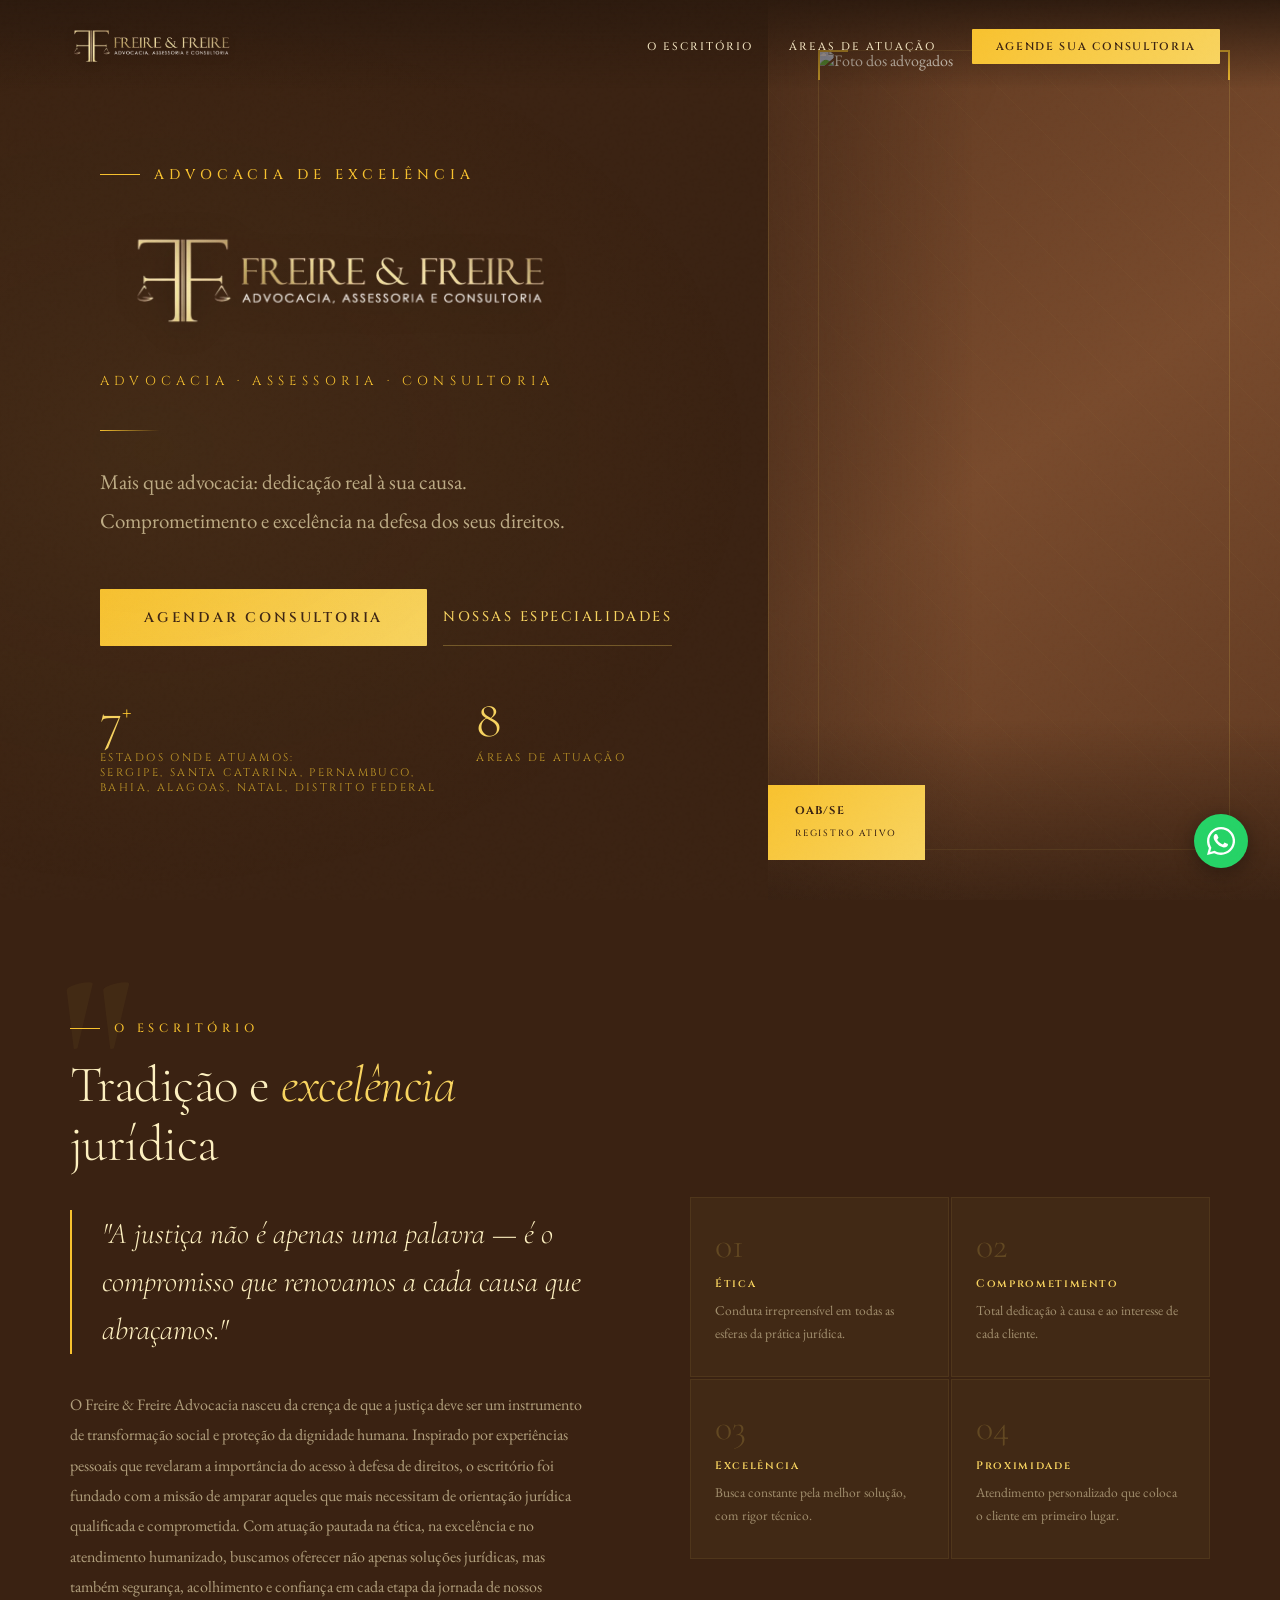
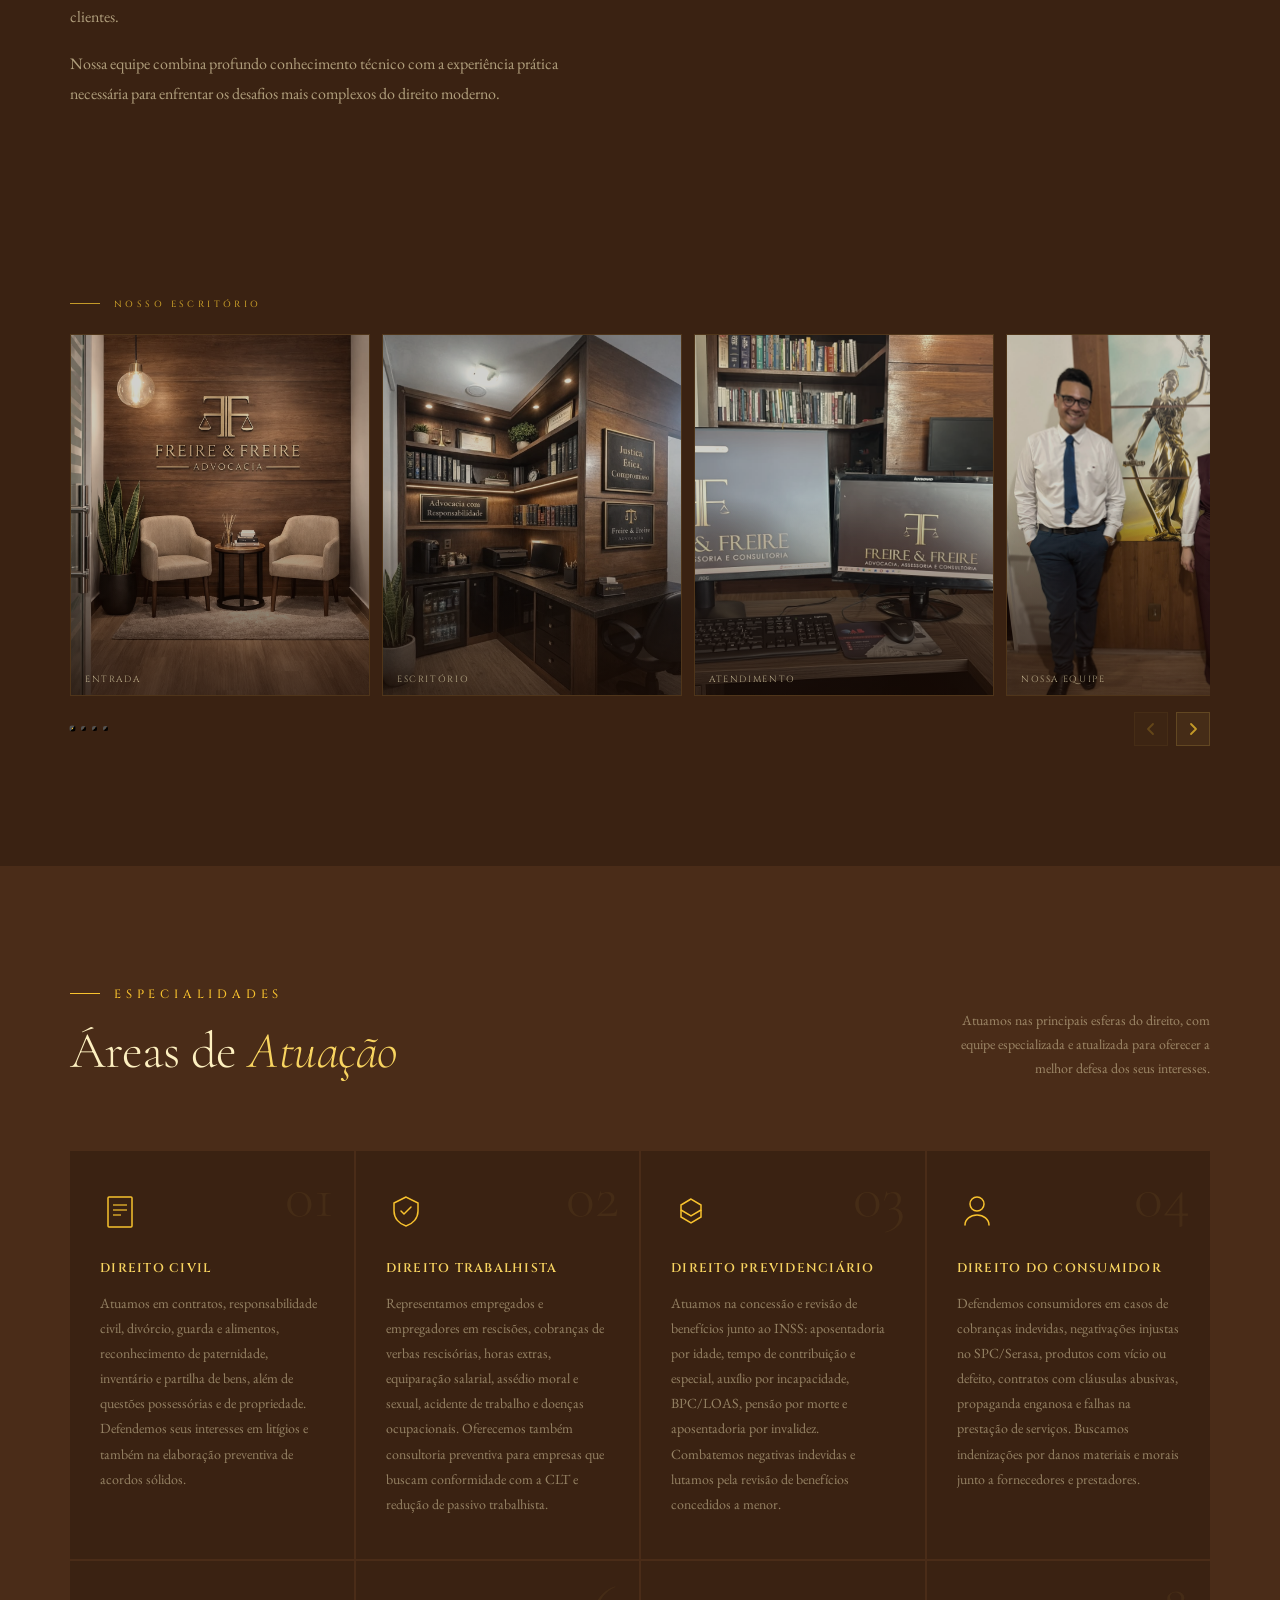
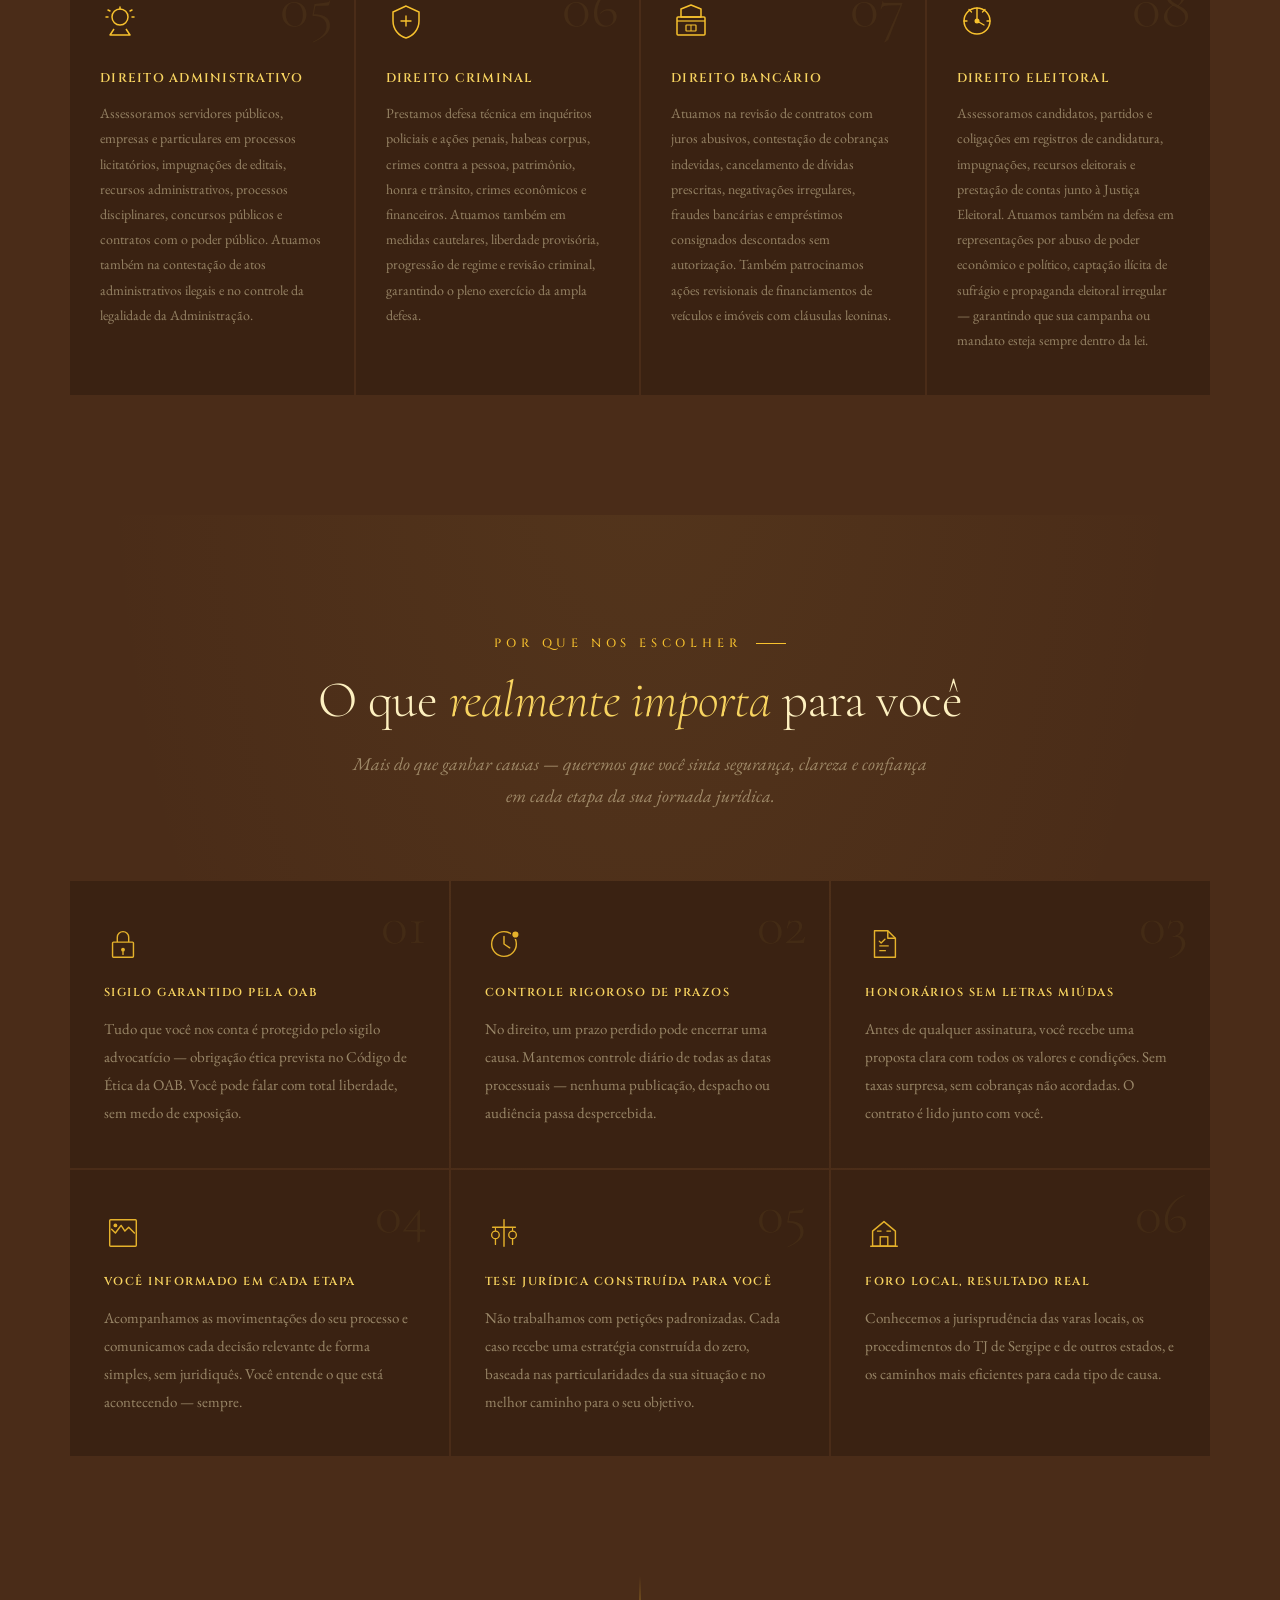
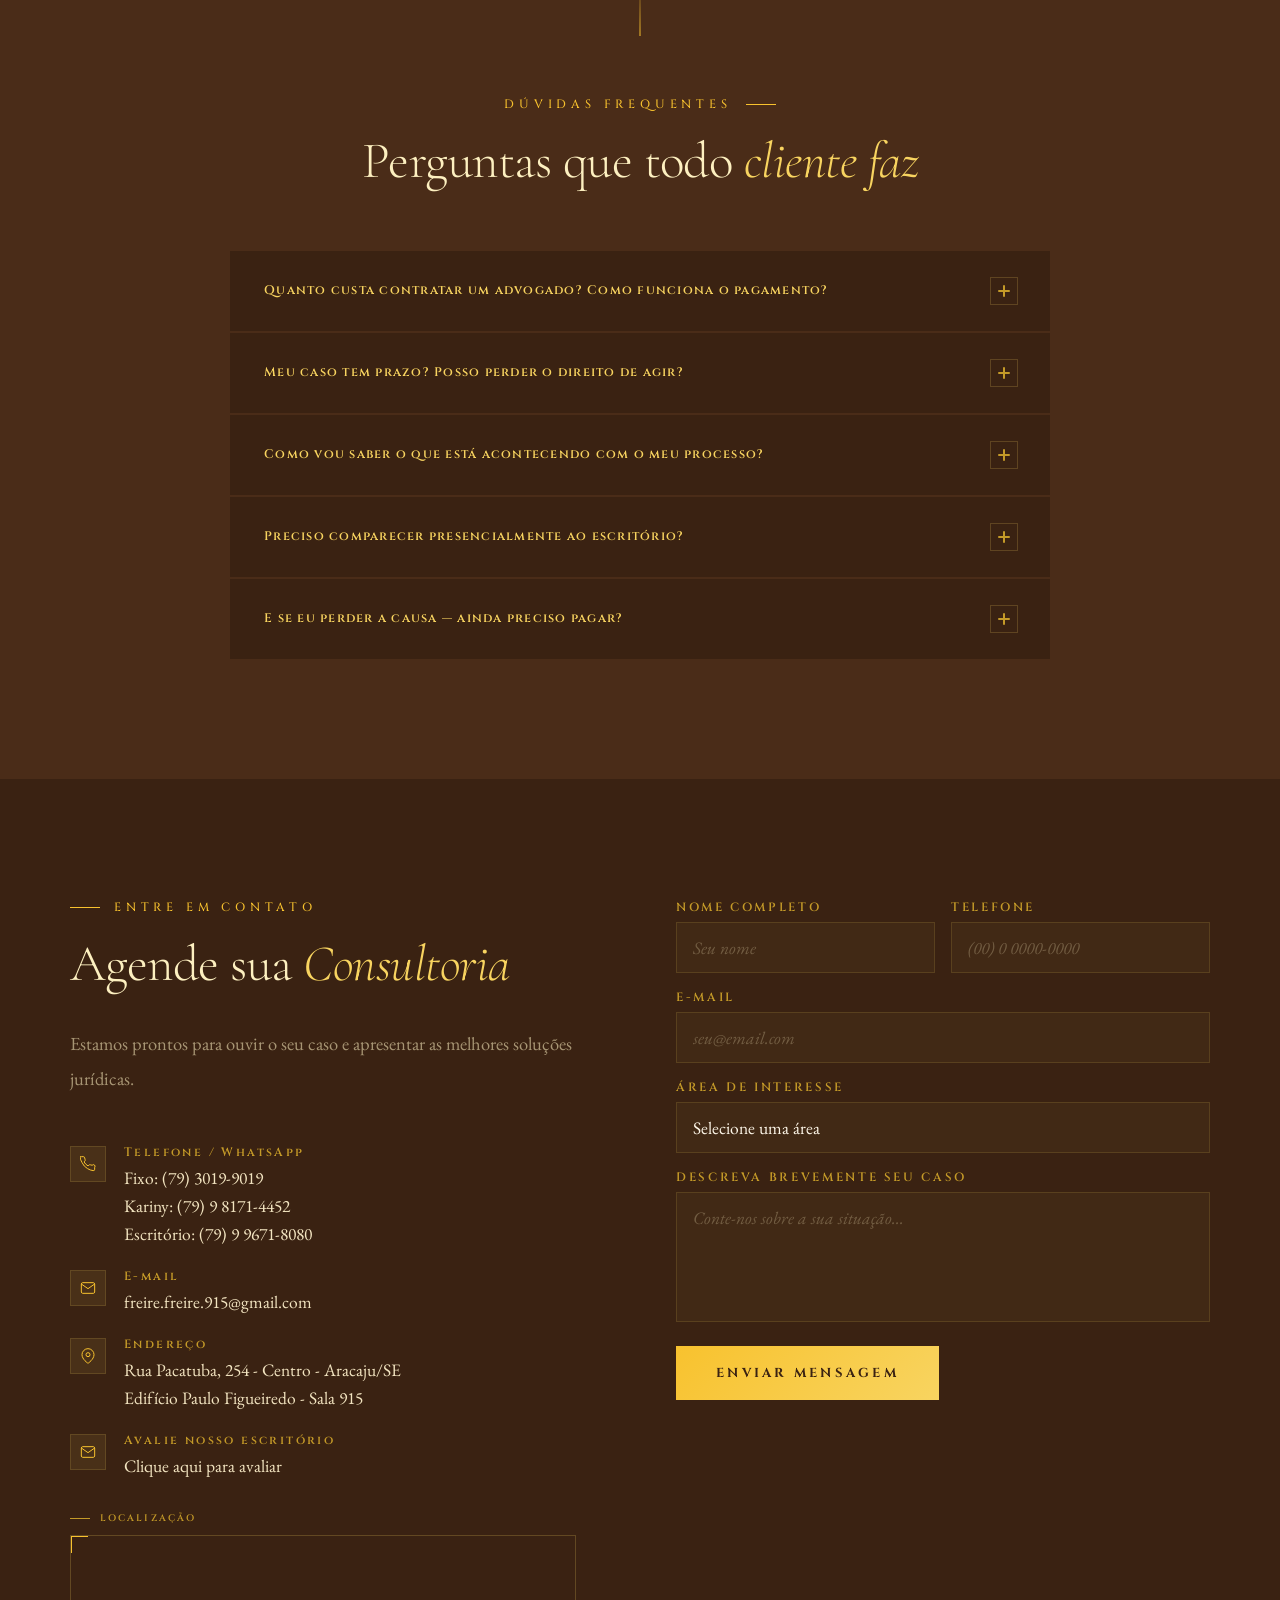
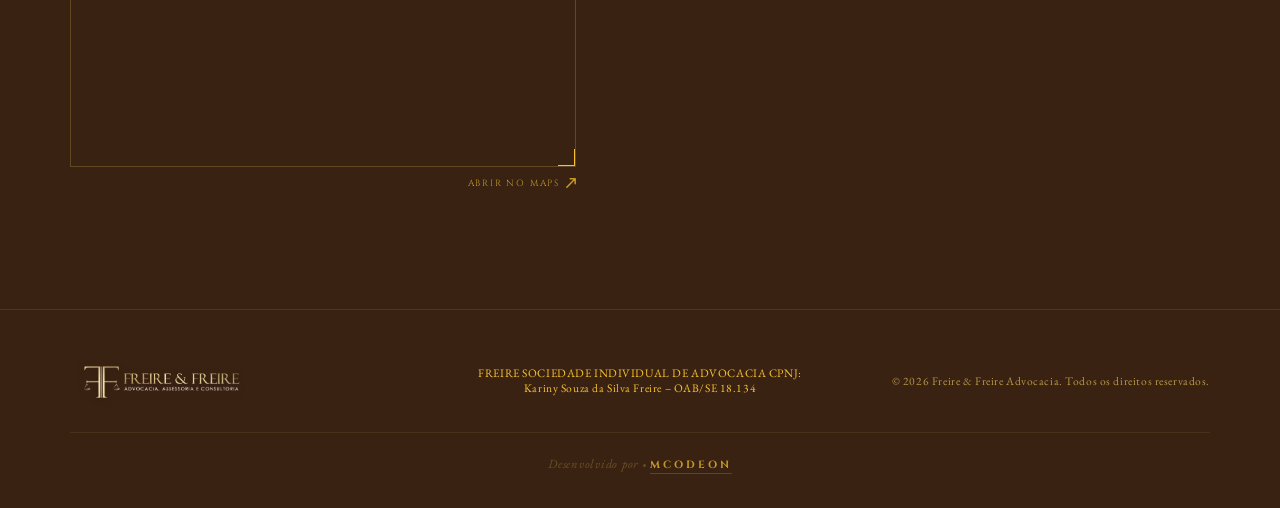
==== index (11).html @ 606dcb6d "edit pt3" ====
<!DOCTYPE html>
<html lang="pt-BR">
<head>
  <meta charset="UTF-8" />
  <meta name="viewport" content="width=device-width, initial-scale=1.0" />
  <title>Freire & Freire — Advocacia, Assessoria e Consultoria</title>
  <link rel="icon" type="image/png" href="assets/img/icon.png">
  <link href="https://fonts.googleapis.com/css2?family=Cormorant+Garamond:ital,wght@0,300;0,400;0,500;0,600;0,700;1,300;1,400;1,600&family=Cinzel:wght@400;500;600;700&family=EB+Garamond:ital,wght@0,400;0,500;1,400&display=swap" rel="stylesheet" />
  <style>
    *, *::before, *::after { margin: 0; padding: 0; box-sizing: border-box; }

    :root {
      --brown-deep:   #3A2212;
      --brown-dark:   #4A2C18;
      --brown-mid:    #5E3820;
      --brown-light:  #784A2C;
      --gold:         #f8c22e;
      --gold-light:   #F8D460;
      --gold-pale:    #FDF0C0;
      --gold-dim:     #C49A28;
      --cream:        #FDF6E8;
      --cream-dark:   #F2E4C0;
      --white:        #FDFAF3;
    }

    html { scroll-behavior: smooth; }

    body {
      font-family: 'EB Garamond', Georgia, serif;
      background: var(--brown-dark);
      color: var(--cream);
      overflow-x: hidden;
      cursor: default;
    }

    /* ─── SCROLLBAR ─── */
    ::-webkit-scrollbar { width: 6px; }
    ::-webkit-scrollbar-track { background: var(--brown-deep); }
    ::-webkit-scrollbar-thumb { background: var(--gold-dim); border-radius: 3px; }

    /* ─── NOISE TEXTURE OVERLAY ─── */
    body::before {
      content: '';
      position: fixed; inset: 0;
      background-image: url("data:image/svg+xml,%3Csvg viewBox='0 0 256 256' xmlns='http://www.w3.org/2000/svg'%3E%3Cfilter id='noise'%3E%3CfeTurbulence type='fractalNoise' baseFrequency='0.9' numOctaves='4' stitchTiles='stitch'/%3E%3C/filter%3E%3Crect width='100%25' height='100%25' filter='url(%23noise)' opacity='0.04'/%3E%3C/svg%3E");
      pointer-events: none; z-index: 9999; opacity: 0.4;
    }

    /* ─── NAV ─── */
    nav {
      position: fixed; top: 0; left: 0; right: 0; z-index: 100;
      display: flex; align-items: center; justify-content: space-between;
      padding: 20px 60px;
      background: linear-gradient(to bottom, rgba(44,26,14,0.97) 0%, rgba(44,26,14,0.0) 100%);
      transition: background 0.4s ease, padding 0.4s ease;
    }
    nav.scrolled {
      background: rgba(44,26,14,0.97);
      -webkit-backdrop-filter: blur(12px);
      backdrop-filter: blur(12px);
      border-bottom: 1px solid rgba(201,168,76,0.18);
      padding: 14px 60px;
    }
    .nav-logo {
      display: flex; align-items: center; gap: 12px; text-decoration: none;
    }
    .logonav {
      height: 48px;
      width: auto;
      object-fit: contain;
      display: block;
      filter: drop-shadow(0 2px 4px rgba(0,0,0,0.25));
      transition: transform 0.3s ease, filter 0.3s ease;
    }
    .nav-logo:hover .logonav {
      transform: scale(1.04);
      filter: drop-shadow(0 2px 8px rgba(201,168,76,0.25));
    }
    .nav-links {
      display: flex; gap: 36px; list-style: none; align-items: center;
    }
    .nav-links a {
      font-family: 'Cinzel', serif; font-size: 11px; font-weight: 500;
      letter-spacing: 0.18em; text-transform: uppercase;
      color: var(--cream-dark); text-decoration: none;
      transition: color 0.25s ease;
      position: relative; padding-bottom: 3px;
    }
    .nav-links a::after {
      content: ''; position: absolute; bottom: 0; left: 0;
      width: 0; height: 1px; background: var(--gold);
      transition: width 0.3s ease;
    }
    .nav-links a:hover { color: var(--gold-light); }
    .nav-links a:hover::after { width: 100%; }
    .nav-cta {
      font-family: 'Cinzel', serif !important; font-size: 11px !important;
      font-weight: 600 !important; letter-spacing: 0.15em !important;
      color: var(--brown-deep) !important;
      background: linear-gradient(135deg, var(--gold) 0%, var(--gold-light) 100%);
      padding: 10px 24px !important; border-radius: 1px !important;
      transition: opacity 0.25s ease !important;
    }
    .nav-cta::after { display: none !important; }
    .nav-cta:hover { opacity: 0.88 !important; color: var(--brown-deep) !important; }

    /* ─── HERO ─── */
    .hero {
      min-height: 100vh;
      display: grid;
      grid-template-columns: 1.2fr 0.8fr;
      position: relative;
      overflow: hidden;
    }

    /* Left decorative vertical line */
    .hero::before {
      content: '';
      position: absolute; left: 60%; top: 0; bottom: 0;
      width: 1px;
      background: linear-gradient(to bottom, transparent, rgba(201,168,76,0.4) 30%, rgba(201,168,76,0.4) 70%, transparent);
      z-index: 2;
    }

    .hero-left {
      display: flex; flex-direction: column; justify-content: center;
      padding: 140px 80px 80px 100px;
      background: var(--brown-deep);
      position: relative;
    }
    .hero-left::after {
      content: '';
      position: absolute; inset: 0;
      background: radial-gradient(ellipse at 20% 50%, rgba(201,168,76,0.06) 0%, transparent 70%);
      pointer-events: none;
    }

    .hero-eyebrow {
      font-family: 'Cinzel', serif; font-size: 14px; font-weight: 500;
      letter-spacing: 0.35em; color: var(--gold);
      text-transform: uppercase; margin-bottom: 28px;
      display: flex; align-items: center; gap: 14px;
    }
    .hero-eyebrow::before {
      content: ''; display: block; width: 40px; height: 1px;
      background: var(--gold);
    }

    .logohero {
      max-width: 480px;
      width: 100%;
      height: auto;
      margin-bottom: 20px;
      filter: drop-shadow(0 4px 15px rgba(0,0,0,0.3));
      display: block;
      animation: fadeUp 0.8s ease 0.3s both;
    }

    .hero-subtitle {
      font-family: 'Cinzel', serif; font-size: 13px;
      letter-spacing: 0.4em; color: var(--gold);
      margin-top: 14px; margin-bottom: 40px;
    }

    .hero-divider {
      width: 60px; height: 1px;
      background: linear-gradient(to right, var(--gold), transparent);
      margin-bottom: 32px;
    }

    .hero-desc {
      font-size: 21px; line-height: 1.85;
      color: rgba(240,226,182,0.72);
      font-weight: 400; max-width: 520px;
      margin-bottom: 48px;
    }

    .hero-actions {
      display: flex; gap: 16px; align-items: center;
    }
    .btn-primary {
      font-family: 'Cinzel', serif; font-size: 14px;
      font-weight: 600; letter-spacing: 0.2em;
      text-transform: uppercase; text-decoration: none;
      background: linear-gradient(135deg, var(--gold) 0%, var(--gold-light) 100%);
      color: var(--brown-deep);
      padding: 19px 44px; border-radius: 1px;
      transition: all 0.3s ease; display: inline-block;
      border: none; cursor: pointer;
      position: relative; overflow: hidden;
    }
    .btn-primary::after {
      content: ''; position: absolute; inset: 0;
      background: rgba(255,255,255,0);
      transition: background 0.3s ease;
    }
    .btn-primary:hover::after { background: rgba(255,255,255,0.08); }
    .btn-secondary {
      font-family: 'Cinzel', serif; font-size: 14px;
      font-weight: 500; letter-spacing: 0.18em;
      text-transform: uppercase; text-decoration: none;
      color: var(--gold-light);
      padding: 19px 0;
      border-bottom: 1px solid rgba(201,168,76,0.4);
      transition: color 0.3s, border-color 0.3s;
    }
    .btn-secondary:hover { color: var(--gold); border-color: var(--gold); }

    /* Stats row */
    .hero-stats {
      margin-top: 48px;
      display: flex; gap: 40px;
    }
    .stat-num {
      font-family: 'Cormorant Garamond', serif;
      font-size: 52px; font-weight: 300;
      color: var(--gold-light); line-height: 1;
    }
    .stat-num sup {
      font-size: 24px; color: var(--gold);
    }
    .stat-label {
      font-family: 'Cinzel', serif; font-size: 11px;
      letter-spacing: 0.22em; color: var(--gold-dim);
      text-transform: uppercase; margin-top: 4px;
    }

    /* Hero right — photo container */
    .hero-right {
      position: relative; overflow: hidden;
      background: var(--brown-mid);
    }
    .hero-photo-placeholder {
      position: absolute; inset: 0;
      display: flex;
      justify-content: center;
      background: linear-gradient(145deg, var(--brown-mid) 0%, var(--brown-light) 50%, var(--brown-mid) 100%);
    }
    .hero-photo-placeholder::before {
      content: '';
      position: absolute; inset: 0;
      background:
        repeating-linear-gradient(
          45deg,
          transparent,
          transparent 40px,
          rgba(201,168,76,0.03) 40px,
          rgba(201,168,76,0.03) 41px
        );
      z-index: 1;
    }
    /* Elegant frame */
    .photo-frame {
      position: absolute;
      top: 50px; left: 50px; right: 50px; bottom: 50px;
      border: 1px solid rgba(201,168,76,0.25);
      pointer-events: none;
      z-index: 3; /* Render borders on top or bottom nicely */
    }
    .photo-frame::before, .photo-frame::after {
      content: '';
      position: absolute;
      width: 30px; height: 30px;
    }
    .photo-frame::before {
      top: -1px; left: -1px;
      border-top: 2px solid var(--gold);
      border-left: 2px solid var(--gold);
    }
    .photo-frame::after {
      bottom: -1px; right: -1px;
      border-bottom: 2px solid var(--gold);
      border-right: 2px solid var(--gold);
    }
    .photo-frame-corner-tr, .photo-frame-corner-bl {
      position: absolute;
      width: 30px; height: 30px;
    }
    .photo-frame-corner-tr {
      top: -1px; right: -1px;
      border-top: 2px solid var(--gold);
      border-right: 2px solid var(--gold);
    }
    .photo-frame-corner-bl {
      bottom: -1px; left: -1px;
      border-bottom: 2px solid var(--gold);
      border-left: 2px solid var(--gold);
    }

    #advfoto {
      position: absolute;
      top: 50px;
      bottom: 50px;
      left: 50px;
      right: 50px;
      width: calc(100% - 100px);
      height: calc(100% - 100px);
      object-fit: contain;
      object-position: bottom center;
      z-index: 2;
      filter: drop-shadow(0 10px 30px rgba(0, 0, 0, 0.5));
      -webkit-mask-image: linear-gradient(to bottom, black 85%, transparent 100%);
      mask-image: linear-gradient(to bottom, black 85%, transparent 100%);
      transition: transform 0.6s cubic-bezier(0.16, 1, 0.3, 1), filter 0.6s ease;
    }
    .hero-right:hover #advfoto {
      transform: scale(1.02);
      filter: drop-shadow(0 15px 40px rgba(0, 0, 0, 0.6)) brightness(1.03);
    }

    /* Gradient overlay on photo */
    .hero-right-overlay {
      position: absolute; inset: 0;
      background: linear-gradient(to right, rgba(44,26,14,0.4) 0%, transparent 40%),
                  linear-gradient(to top, rgba(44,26,14,0.7) 0%, transparent 20%);
      pointer-events: none;
      z-index: 3;
    }

    /* Gold badge */
    .hero-badge {
      position: absolute; bottom: 40px; left: -1px;
      background: linear-gradient(135deg, var(--gold) 0%, var(--gold-light) 100%);
      color: var(--brown-deep); padding: 18px 28px;
      font-family: 'Cinzel', serif;
      z-index: 4;
    }
    .hero-badge-year {
      font-size: 11px; font-weight: 700; letter-spacing: 0.1em;
      display: block; margin-bottom: 2px;
    }
    .hero-badge-text {
      font-size: 9px; letter-spacing: 0.2em; font-weight: 500;
      text-transform: uppercase;
    }

    /* ─── SECTION COMMONS ─── */
    section { position: relative; overflow: hidden; }
    .section-label {
      font-family: 'Cinzel', serif; font-size: 12px; font-weight: 500;
      letter-spacing: 0.4em; color: var(--gold);
      text-transform: uppercase;
      display: flex; align-items: center; gap: 14px;
      margin-bottom: 20px;
    }
    .section-label::before {
      content: ''; display: block; width: 30px; height: 1px;
      background: var(--gold);
    }
    .section-heading {
      font-family: 'Cormorant Garamond', serif;
      font-size: clamp(34px, 4vw, 54px);
      font-weight: 300; line-height: 1.15;
      color: var(--gold-pale);
      letter-spacing: -0.01em;
    }
    .section-heading em {
      font-style: italic; color: var(--gold-light);
    }

    /* ─── ABOUT / PHILOSOPHY ─── */
    .about {
      background: var(--brown-deep);
      padding: 120px 70px;
      display: grid; grid-template-columns: 1fr 1fr;
      gap: 100px; align-items: center;
    }
    .about::before {
      content: '"';
      position: absolute; top: 40px; left: 60px;
      font-family: 'Cormorant Garamond', serif;
      font-size: 240px; font-weight: 700; line-height: 1;
      color: rgba(201,168,76,0.06); pointer-events: none;
      z-index: 0;
    }
    .about-left { position: relative; z-index: 1; }
    .about-quote {
      font-family: 'Cormorant Garamond', serif;
      font-size: clamp(20px, 2.5vw, 30px);
      font-style: italic; font-weight: 300;
      line-height: 1.6; color: var(--gold-pale);
      border-left: 2px solid var(--gold);
      padding-left: 30px; margin: 36px 0;
    }
    .about-text {
      font-size: 16px; line-height: 1.9;
      color: rgba(240,226,182,0.65); margin-bottom: 16px;
    }
    .about-right { position: relative; z-index: 1; }
    .about-values {
      display: grid; grid-template-columns: 1fr 1fr;
      gap: 2px; margin-top: 10px;
    }
    .value-card {
      background: rgba(201,168,76,0.05);
      border: 1px solid rgba(201,168,76,0.1);
      padding: 30px 24px;
      transition: border-color 0.3s, background 0.3s;
      position: relative; overflow: hidden;
    }
    .value-card::before {
      content: '';
      position: absolute; top: 0; left: 0; right: 0;
      height: 2px;
      background: linear-gradient(to right, var(--gold), transparent);
      opacity: 0; transition: opacity 0.3s;
    }
    .value-card:hover {
      border-color: rgba(201,168,76,0.3);
      background: rgba(201,168,76,0.09);
    }
    .value-card:hover::before { opacity: 1; }
    .value-num {
      font-family: 'Cormorant Garamond', serif;
      font-size: 36px; font-weight: 300;
      color: rgba(201,168,76,0.25); line-height: 1;
      margin-bottom: 12px;
    }

    /* ─── CARROSSEL DE FOTOS ─── */
    .about-carousel-wrap {
      grid-column: 1 / -1;
      margin-top: 72px;
      position: relative; z-index: 1;
    }
    .about-carousel-label {
      font-family: 'Cinzel', serif; font-size: 9px;
      font-weight: 500; letter-spacing: 0.38em;
      color: var(--gold-dim); text-transform: uppercase;
      display: flex; align-items: center; gap: 14px;
      margin-bottom: 24px;
    }
    .about-carousel-label::before {
      content: ''; display: block; width: 30px; height: 1px; background: var(--gold-dim);
    }
    .carousel-viewport {
      overflow: hidden; position: relative;
    }
    .carousel-track {
      display: flex; gap: 12px;
      transition: transform 0.5s cubic-bezier(0.25, 0.46, 0.45, 0.94);
      will-change: transform;
    }
    .carousel-card {
      flex: 0 0 300px;
      position: relative; overflow: hidden;
      border: 1px solid rgba(201,168,76,0.15);
    }
    .carousel-card::after {
      content: '';
      position: absolute; inset: 0;
      background: linear-gradient(to top, rgba(28,12,4,0.65) 0%, transparent 55%);
      pointer-events: none;
    }
    .carousel-card img {
      display: block; width: 100%; height: 360px;
      object-fit: cover;
      filter: sepia(20%) brightness(0.82) saturate(0.85);
      transition: transform 0.5s ease, filter 0.4s ease;
    }
    .carousel-card:hover img {
      transform: scale(1.06);
      filter: sepia(8%) brightness(0.92) saturate(1);
    }
    .carousel-card-caption {
      position: absolute; bottom: 0; left: 0; right: 0;
      z-index: 1; padding: 10px 14px;
      font-family: 'Cinzel', serif; font-size: 9px;
      letter-spacing: 0.18em; color: rgba(240,226,182,0.7);
      text-transform: uppercase;
    }
    .carousel-controls {
      display: flex; align-items: center; justify-content: flex-end;
      gap: 8px; margin-top: 16px;
    }
    .carousel-btn {
      width: 34px; height: 34px;
      background: rgba(201,168,76,0.08);
      border: 1px solid rgba(201,168,76,0.22);
      color: var(--gold-dim); cursor: pointer;
      display: flex; align-items: center; justify-content: center;
      transition: background 0.25s, border-color 0.25s, color 0.25s;
    }
    .carousel-btn:hover {
      background: rgba(201,168,76,0.18);
      border-color: rgba(201,168,76,0.5);
      color: var(--gold-light);
    }
    .carousel-btn:disabled {
      opacity: 0.3; cursor: default; pointer-events: none;
    }
    .carousel-btn svg { width: 14px; height: 14px; }
    .carousel-dots {
      display: flex; gap: 6px; align-items: center; margin-right: auto;
    }
    .carousel-dot {
      width: 5px; height: 5px; border-radius: 50%;
      background: rgba(201,168,76,0.2); cursor: pointer;
      transition: background 0.3s, transform 0.3s;
    }
    .carousel-dot.active {
      background: var(--gold); transform: scale(1.3);
    }
    .value-title {
      font-family: 'Cinzel', serif; font-size: 11px;
      font-weight: 600; letter-spacing: 0.15em;
      color: var(--gold-light); margin-bottom: 8px;
    }
    .value-text {
      font-size: 13.5px; line-height: 1.75;
      color: rgba(240,226,182,0.55);
    }

    /* ─── AREAS DE ATUAÇÃO ─── */
    .areas {
      background: var(--brown-dark);
      padding: 120px 70px;
    }
    .areas-header {
      display: flex; justify-content: space-between;
      align-items: flex-end; margin-bottom: 70px;
    }
    .areas-header-left { max-width: 500px; }
    .areas-header-right {
      font-size: 14px; color: rgba(240,226,182,0.5);
      max-width: 280px; text-align: right; line-height: 1.7;
    }
    .areas-grid {
      display: grid;
      grid-template-columns: repeat(4, 1fr);
      gap: 2px;
    }
    .area-card {
      background: var(--brown-deep);
      padding: 40px 30px;
      position: relative; overflow: hidden;
      transition: transform 0.3s ease;
      cursor: default;
      border-bottom: 2px solid transparent;
      transition: border-color 0.3s, background 0.3s;
    }
    .area-card:hover {
      border-bottom-color: var(--gold);
      background: rgba(44,26,14,0.9);
    }
    .area-card-num {
      font-family: 'Cormorant Garamond', serif;
      font-size: 60px; font-weight: 300;
      color: rgba(201,168,76,0.08); line-height: 1;
      position: absolute; top: 16px; right: 20px;
    }
    .area-icon {
      width: 40px; height: 40px; margin-bottom: 24px;
      color: var(--gold);
    }
    .area-title {
      font-family: 'Cinzel', serif; font-size: 12.5px;
      font-weight: 600; letter-spacing: 0.1em;
      color: var(--gold-light); margin-bottom: 14px;
      text-transform: uppercase;
    }
    .area-text {
      font-size: 14px; line-height: 1.8;
      color: rgba(240,226,182,0.5);
    }

    /* ─── DIFERENCIAIS ─── */
    .diferenciais {
      background: var(--brown-dark);
      padding: 120px 70px;
      position: relative; overflow: hidden;
    }
    .diferenciais::before {
      content: '';
      position: absolute; inset: 0;
      background: radial-gradient(ellipse at 50% -10%, rgba(201,168,76,0.07) 0%, transparent 60%);
      pointer-events: none;
    }
    .diferenciais-header {
      text-align: center;
      margin-bottom: 68px;
      position: relative; z-index: 1;
    }
    .diferenciais-header .section-label {
      justify-content: center;
    }
    .diferenciais-header .section-label::before { display: none; }
    .diferenciais-header .section-label::after {
      content: ''; display: block; width: 30px; height: 1px;
      background: var(--gold);
    }
    .diferenciais-sub {
      font-family: 'EB Garamond', serif;
      font-size: 18px; line-height: 1.8; font-style: italic;
      color: rgba(240,226,182,0.5);
      max-width: 580px; margin: 18px auto 0;
    }
    .diff-grid {
      display: grid;
      grid-template-columns: repeat(3, 1fr);
      gap: 2px;
      position: relative; z-index: 1;
    }
    .diff-card {
      background: var(--brown-deep);
      padding: 44px 34px 40px;
      position: relative; overflow: hidden;
      transition: background 0.3s ease;
      cursor: default;
    }
    .diff-card::before {
      content: '';
      position: absolute; top: 0; left: 0; right: 0;
      height: 2px;
      background: linear-gradient(to right, var(--gold), rgba(201,168,76,0.2));
      opacity: 0; transition: opacity 0.35s ease;
    }
    .diff-card:hover { background: rgba(38,20,8,0.9); }
    .diff-card:hover::before { opacity: 1; }
    .diff-card-num {
      position: absolute; top: 16px; right: 22px;
      font-family: 'Cormorant Garamond', serif;
      font-size: 56px; font-weight: 300; line-height: 1;
      color: rgba(201,168,76,0.07);
    }
    .diff-card-icon {
      width: 38px; height: 38px;
      color: var(--gold); margin-bottom: 22px;
      display: block; opacity: 0.9;
    }
    .diff-card-title {
      font-family: 'Cinzel', serif;
      font-size: 11.5px; font-weight: 600;
      letter-spacing: 0.13em; text-transform: uppercase;
      color: var(--gold-light); margin-bottom: 14px;
      line-height: 1.4;
    }
    .diff-card-text {
      font-size: 15px; line-height: 1.88;
      color: rgba(240,226,182,0.52);
    }

    /* ─── TESTIMONIAL ─── */
    /* ─── FAQ ─── */
    .faq-section {
      background: var(--brown-dark);
      padding: 120px 70px;
      position: relative;
    }
    .faq-section::before {
      content: '';
      position: absolute; top: 0; left: 50%;
      transform: translateX(-50%);
      width: 1px; height: 60px;
      background: linear-gradient(to bottom, transparent, var(--gold));
    }
    .faq-inner {
      max-width: 820px; margin: 0 auto;
    }
    .faq-header {
      text-align: center; margin-bottom: 60px;
    }
    .faq-header .section-label { justify-content: center; }
    .faq-header .section-label::before { display: none; }
    .faq-header .section-label::after {
      content: ''; display: block; width: 30px; height: 1px; background: var(--gold);
    }
    .faq-list { display: flex; flex-direction: column; gap: 2px; }
    .faq-item {
      background: var(--brown-deep);
      border-left: 2px solid transparent;
      transition: border-color 0.3s ease;
      overflow: hidden;
    }
    .faq-item.open {
      border-left-color: var(--gold);
    }
    .faq-question {
      display: flex; align-items: center; justify-content: space-between;
      gap: 24px; padding: 26px 32px;
      cursor: pointer; -webkit-user-select: none; user-select: none;
      list-style: none;
    }
    .faq-question::-webkit-details-marker { display: none; }
    .faq-question-text {
      font-family: 'Cinzel', serif;
      font-size: 12.5px; font-weight: 600;
      letter-spacing: 0.1em; line-height: 1.5;
      color: var(--gold-light);
      transition: color 0.25s;
    }
    .faq-item.open .faq-question-text { color: var(--gold); }
    .faq-icon {
      width: 28px; height: 28px; flex-shrink: 0;
      border: 1px solid rgba(201,168,76,0.25);
      display: flex; align-items: center; justify-content: center;
      transition: background 0.3s, border-color 0.3s;
    }
    .faq-item.open .faq-icon {
      background: rgba(201,168,76,0.1);
      border-color: rgba(201,168,76,0.45);
    }
    .faq-icon svg {
      width: 12px; height: 12px; color: var(--gold-dim);
      transition: transform 0.35s ease, color 0.25s;
    }
    .faq-item.open .faq-icon svg {
      transform: rotate(45deg);
      color: var(--gold);
    }
    .faq-answer {
      max-height: 0; overflow: hidden;
      transition: max-height 0.4s ease, padding 0.3s ease;
      padding: 0 32px;
    }
    .faq-item.open .faq-answer {
      max-height: 300px;
      padding: 0 32px 28px;
    }
    .faq-answer p {
      font-size: 16px; line-height: 1.9;
      color: rgba(240,226,182,0.58);
      border-top: 1px solid rgba(201,168,76,0.1);
      padding-top: 20px;
    }

    /* ─── CONTATO ─── */
    .contact {
      background: var(--brown-deep);
      padding: 120px 70px;
      display: grid; grid-template-columns: 1fr 1fr;
      gap: 100px;
    }
    .contact-intro {
      font-size: 18.5px; line-height: 1.9;
      color: rgba(240,226,182,0.6); margin: 32px 0 48px;
    }
    .contact-info { display: flex; flex-direction: column; gap: 20px; }
    .contact-item {
      display: flex; gap: 18px; align-items: flex-start;
    }
    .contact-item-icon {
      width: 36px; height: 36px; flex-shrink: 0;
      background: rgba(201,168,76,0.1);
      border: 1px solid rgba(201,168,76,0.2);
      display: flex; align-items: center; justify-content: center;
      color: var(--gold); margin-top: 2px;
    }
    .contact-item-content h5 {
      font-family: 'Cinzel', serif; font-size: 12px;
      font-weight: 600; letter-spacing: 0.2em;
      color: var(--gold-dim); margin-bottom: 4px;
    }
    .contact-item-content p, .contact-item-content a {
      font-size: 17.5px; color: var(--cream-dark);
      text-decoration: none; line-height: 1.6;
    }
    .contact-item-content a:hover { color: var(--gold-light); }

    .contact-form { display: flex; flex-direction: column; gap: 16px; }
    .form-row { display: grid; grid-template-columns: 1fr 1fr; gap: 16px; }
    .form-group { display: flex; flex-direction: column; gap: 7px; }
    .form-group label {
      font-family: 'Cinzel', serif; font-size: 12px;
      font-weight: 600; letter-spacing: 0.22em;
      color: var(--gold-dim); text-transform: uppercase;
    }
    .form-group input,
    .form-group textarea,
    .form-group select {
      background: rgba(201,168,76,0.05);
      border: 1px solid rgba(201,168,76,0.18);
      color: var(--cream);
      font-family: 'EB Garamond', serif; font-size: 17.5px;
      padding: 13px 16px; outline: none;
      transition: border-color 0.3s, background 0.3s;
      resize: none;
      -webkit-appearance: none;      
      appearance: none;
    }
    .form-group input::placeholder,
    .form-group textarea::placeholder {
      color: rgba(240,226,182,0.28);
      font-style: italic;
    }
    .form-group input:focus,
    .form-group textarea:focus,
    .form-group select:focus {
      border-color: rgba(201,168,76,0.5);
      background: rgba(201,168,76,0.08);
    }
    .form-group select option { background: var(--brown-deep); color: var(--cream); }
    .form-group textarea { min-height: 130px; }
    .form-submit {
      font-family: 'Cinzel', serif; font-size: 13px;
      font-weight: 700; letter-spacing: 0.25em;
      text-transform: uppercase;
      background: linear-gradient(135deg, var(--gold) 0%, var(--gold-light) 100%);
      color: var(--brown-deep); border: none;
      padding: 18px 40px; cursor: pointer;
      transition: opacity 0.3s; margin-top: 8px;
      align-self: flex-start;
    }
    .form-submit:hover { opacity: 0.88; }

    /* ─── FOOTER ─── */
    footer {
      background: var(--brown-deep);
      border-top: 1px solid rgba(201,168,76,0.15);
      padding: 46px 70px 36px;
    }
    .footer-top {
      display: grid;
      grid-template-columns: 1fr auto 1fr;
      align-items: center;
      gap: 16px;
    }
    .footer-top .logonav {
      justify-self: start;
    }
    .footer-links {
      display: flex; gap: 28px; list-style: none;
      justify-self: center;
    }
    .footer-links a {
      font-family: 'Cinzel', serif; font-size: 9.5px;
      letter-spacing: 0.2em; color: var(--gold-dim);
      text-decoration: none; transition: color 0.25s;
    }
    .footer-links a:hover { color: var(--gold-light); }
    .footer-copy {
      font-size: 11.5px; color: rgba(201, 168, 76, 0.884);
      letter-spacing: 0.05em;
      justify-self: end; text-align: right;
    }
    .footer-oab {
      font-size: 11.5px; color: var(--gold);
      letter-spacing: 0.05em;
      justify-self: end; text-align: center;
    }

    /* ─── FLOAT CONTATO ─── */
    .float-contact {
      position: fixed; bottom: 32px; right: 32px;
      z-index: 200;
      display: flex; flex-direction: column; align-items: flex-end;
      gap: 10px;
    }

    /* opções que surgem acima */
    .float-options {
      display: flex; flex-direction: column; align-items: flex-end;
      gap: 8px;
      pointer-events: none;
      opacity: 0;
      transform: translateY(10px);
      transition: opacity 0.28s ease, transform 0.28s ease;
    }
    .float-contact:hover .float-options,
    .float-contact.open .float-options {
      opacity: 1; transform: translateY(0); pointer-events: auto;
    }

    .float-option {
      display: flex; align-items: center; gap: 10px;
      text-decoration: none;
      background: rgba(28, 16, 6, 0.92);
      backdrop-filter: blur(10px);
      border: 1px solid rgba(201,168,76,0.25);
      padding: 9px 16px 9px 12px;
      border-radius: 2px;
      white-space: nowrap;
      box-shadow: 0 4px 18px rgba(0,0,0,0.35);
      transition: border-color 0.22s, background 0.22s, transform 0.22s;
    }
    .float-option:hover {
      border-color: rgba(201,168,76,0.55);
      background: rgba(40, 22, 8, 0.97);
      transform: translateX(-3px);
    }
    .float-option-icon {
      width: 32px; height: 32px; border-radius: 50%;
      display: flex; align-items: center; justify-content: center;
      flex-shrink: 0;
    }
    .float-option-icon.wpp {color: white; background: #25D366; }
    .float-option-icon.wpp2 { color: white; background: #25D366; }
    .float-option-icon svg { width: 17px; height: 17px; }
    .float-option-text { display: flex; flex-direction: column; }
    .float-option-label {
      font-family: 'Cinzel', serif;
      font-size: 9px; font-weight: 700;
      letter-spacing: 0.2em; text-transform: uppercase;
      color: var(--gold-light);
    }
    .float-option-name {
      font-family: 'EB Garamond', serif;
      font-size: 13px; color: rgba(240,226,182,0.65);
      margin-top: 1px;
    }

    /* botão principal */
    .float-main-btn {
      width: 54px; height: 54px; border-radius: 50%;
      background: #25D366;
      display: flex; align-items: center; justify-content: center;
      box-shadow: 0 4px 20px rgba(0,0,0,0.35);
      cursor: pointer; border: none;
      transition: transform 0.3s, box-shadow 0.3s, background 0.3s;
      flex-shrink: 0;
    }
    .float-main-btn:hover,
    .float-contact.open .float-main-btn {
      transform: scale(1.1);
      box-shadow: 0 8px 28px rgba(0,0,0,0.4);
      background: #20c05a;
    }
    .float-main-btn svg { width: 28px; height: 28px; color: white; }

    /* ícone de fechar (×) que aparece quando open */
    .float-main-btn .icon-close { display: none; }
    .float-contact.open .float-main-btn .icon-wpp  { display: none; }
    .float-contact.open .float-main-btn .icon-close { display: block; }

    @media (max-width: 480px) {
      .float-contact { bottom: 20px; right: 20px; }
      .float-main-btn { width: 48px; height: 48px; }
      .float-main-btn svg { width: 24px; height: 24px; }
      .float-option { padding: 8px 12px 8px 10px; }
      .float-option-icon { width: 28px; height: 28px; }
      .float-option-icon svg { width: 14px; height: 14px; }
    }

    /* ─── ANIMATIONS ─── */
    @keyframes fadeUp {
      from { opacity: 0; transform: translateY(30px); }
      to   { opacity: 1; transform: translateY(0); }
    }
    .hero-eyebrow { animation: fadeUp 0.8s ease 0.2s both; }
    .logohero      { animation: fadeUp 0.8s ease 0.4s both; }
    .hero-subtitle { animation: fadeUp 0.8s ease 0.5s both; }
    .hero-divider  { animation: fadeUp 0.8s ease 0.6s both; }
    .hero-desc     { animation: fadeUp 0.8s ease 0.7s both; }
    .hero-actions  { animation: fadeUp 0.8s ease 0.85s both; }
    .hero-stats    { animation: fadeUp 0.8s ease 1.0s both; }

    /* ─── FOOTER DEV CREDIT ─── */
    .footer-bottom {
      width: 100%;
      border-top: 1px solid rgba(201,168,76,0.1);
      margin-top: 28px; padding-top: 22px;
      display: flex; justify-content: center; align-items: center;
      gap: 10px;
    }
    .footer-dev {
      font-family: 'EB Garamond', serif;
      font-size: 12.5px;
      font-style: italic;
      color: rgba(201,168,76,0.35);
      letter-spacing: 0.06em;
    }
    .footer-dev a {
      font-family: 'Cinzel', serif;
      font-style: normal;
      font-size: 10.5px;
      font-weight: 700;
      letter-spacing: 0.28em;
      text-transform: uppercase;
      text-decoration: none;
      color: var(--gold-dim);
      border-bottom: 1px solid rgba(201,168,76,0.25);
      padding-bottom: 1px;
      transition: color 0.25s ease, border-color 0.25s ease;
    }
    .footer-dev a:hover {
      color: var(--gold-light);
      border-bottom-color: var(--gold);
    }
    .footer-dev-dot {
      display: inline-block;
      width: 3px; height: 3px; border-radius: 50%;
      background: rgba(201,168,76,0.3);
      vertical-align: middle; margin: 0 4px;
    }

    /* ─── MAPA ─── */
    .contact-map { margin-top: 32px; }
    .contact-map-label {
      font-family: 'Cinzel', serif; font-size: 9.5px;
      font-weight: 600; letter-spacing: 0.22em;
      color: var(--gold-dim); text-transform: uppercase;
      margin-bottom: 10px; display: flex; align-items: center; gap: 10px;
    }
    .contact-map-label::before {
      content: ''; display: block; width: 20px; height: 1px; background: var(--gold-dim);
    }
    .map-frame {
      position: relative; border: 1px solid rgba(201,168,76,0.28);
      overflow: hidden;
    }
    .map-frame::before, .map-frame::after {
      content: ''; position: absolute; width: 18px; height: 18px;
      z-index: 2; pointer-events: none;
    }
    .map-frame::before {
      top: -1px; left: -1px;
      border-top: 2px solid var(--gold); border-left: 2px solid var(--gold);
    }
    .map-frame::after {
      bottom: -1px; right: -1px;
      border-bottom: 2px solid var(--gold); border-right: 2px solid var(--gold);
    }
    .map-frame iframe {
      display: block; width: 100%; height: 230px; border: none;
      filter: grayscale(25%) sepia(35%) hue-rotate(330deg) brightness(0.7) contrast(1.15) saturate(0.75);
      transition: filter 0.4s ease;
    }
    .map-frame:hover iframe {
      filter: grayscale(10%) sepia(20%) hue-rotate(330deg) brightness(0.82) contrast(1.1) saturate(0.9);
    }
    .map-open-link {
      display: inline-flex; align-items: center; gap: 6px;
      margin-top: 10px; float: right;
      font-family: 'Cinzel', serif; font-size: 9px; letter-spacing: 0.2em;
      color: var(--gold-dim); text-decoration: none;
      transition: color 0.25s; text-transform: uppercase;
    }
    .map-open-link svg { width: 10px; height: 10px; }
    .map-open-link:hover { color: var(--gold-light); }

    /* ─── HAMBURGER + MENU MOBILE ─── */
    .nav-hamburger {
      display: none; flex-direction: column; gap: 5px;
      background: none; border: none; cursor: pointer;
      padding: 6px; z-index: 110;
    }
    .nav-hamburger span {
      display: block; width: 22px; height: 1.5px;
      background: var(--gold-light);
      transition: transform 0.3s ease, opacity 0.3s ease, background 0.3s;
      transform-origin: center;
    }
    .nav-hamburger.open span:nth-child(1) { transform: translateY(6.5px) rotate(45deg); }
    .nav-hamburger.open span:nth-child(2) { opacity: 0; transform: scaleX(0); }
    .nav-hamburger.open span:nth-child(3) { transform: translateY(-6.5px) rotate(-45deg); }

    .nav-mobile-menu {
      display: none; position: fixed; inset: 0;
      background: rgba(28,14,5,0.97); -webkit-backdrop-filter: blur(18px); backdrop-filter: blur(18px);
      z-index: 105; flex-direction: column;
      align-items: center; justify-content: center; gap: 0;
    }
    .nav-mobile-menu.open { display: flex; }
    .nav-mobile-menu ul { list-style: none; text-align: center; width: 100%; max-width: 320px; }
    .nav-mobile-menu li {
      padding: 0;
      border-bottom: 1px solid rgba(201,168,76,0.1);
    }
    .nav-mobile-menu li:first-child { border-top: 1px solid rgba(201,168,76,0.1); }
    .nav-mobile-menu a {
      display: block; padding: 22px 0;
      font-family: 'Cinzel', serif; font-size: 13px;
      font-weight: 500; letter-spacing: 0.25em;
      text-transform: uppercase; text-decoration: none;
      color: var(--cream-dark); transition: color 0.25s, background 0.25s;
    }
    .nav-mobile-menu a:hover { color: var(--gold-light); }
    .nav-mobile-menu .mobile-cta {
      margin-top: 28px; display: block;
      font-family: 'Cinzel', serif; font-size: 11px; font-weight: 700;
      letter-spacing: 0.2em; text-transform: uppercase; text-decoration: none;
      background: linear-gradient(135deg, var(--gold) 0%, var(--gold-light) 100%);
      color: var(--brown-deep); padding: 16px 40px;
    }
    .nav-mobile-logo {
      position: absolute; top: 20px; left: 50%; transform: translateX(-50%);
      height: 40px; width: auto; object-fit: contain;
      filter: drop-shadow(0 1px 6px rgba(0,0,0,0.3));
    }

    /* ─── RESPONSIVE — TABLET (≤1100px) ─── */
    @media (max-width: 1100px) {
      nav { padding: 16px 28px; }
      nav.scrolled { padding: 12px 28px; }
      .nav-links { display: none; }
      .nav-hamburger { display: flex; }

      .hero { grid-template-columns: 1fr;min-height: 0; min-height: auto; }
      .hero::before { display: none; }
      .hero-left {
        padding: 110px 40px 200px;
        align-items: flex-start;
      }
      .hero-right { min-height: 55vw; max-height: 70vw; }
      .logohero { max-width: 340px; }
      .hero-stats {
        position: static; margin-top: 48px;
        display: flex; gap: 32px; flex-wrap: wrap;
      }

      .about { grid-template-columns: 1fr; padding: 80px 40px; gap: 50px; }
      .about::before { font-size: 160px; }
      .about-carousel-wrap { margin-top: 48px; }

      .areas { padding: 80px 40px; }
      .areas-header { flex-direction: column; align-items: flex-start; gap: 16px; margin-bottom: 48px; }
      .areas-header-right { text-align: left; max-width: 100%; }
      .areas-grid { grid-template-columns: 1fr 1fr; }

      .diferenciais { padding: 80px 40px; }
      .diff-grid { grid-template-columns: 1fr 1fr; }

      .faq-section { padding: 80px 40px; }

      .contact { grid-template-columns: 1fr; padding: 80px 40px; gap: 60px; }

      footer { padding: 40px 32px; }
      .footer-top { grid-template-columns: 1fr; justify-items: center; gap: 20px; }
      .footer-top .logonav { justify-self: center; }
      .footer-links { flex-wrap: wrap; justify-content: center; }
      .footer-copy { justify-self: center; text-align: center; }
      .footer-oab { justify-self: center; text-align: center; }
      .footer-bottom { margin-top: 8px; }
    }

    /* ─── RESPONSIVE — MOBILE GRANDE (≤768px) ─── */
    @media (max-width: 768px) {
      nav { padding: 14px 20px; }
      nav.scrolled { padding: 10px 20px; }

      .hero-left {
        padding: 100px 24px 180px;
        text-align: left;
      }
      .hero-eyebrow { font-size: 11px; }
      .logohero { max-width: 260px; }
      .hero-subtitle { font-size: 10px; letter-spacing: 0.28em; }
      .hero-desc { font-size: 17px; max-width: 100%; }
      .btn-primary { font-size: 11px; padding: 15px 28px; }
      .btn-secondary { font-size: 12px; }
      .hero-actions { gap: 14px; flex-wrap: wrap; }
      .hero-stats { gap: 24px; margin-top: 36px; }
      .stat-num { font-size: 38px; }
      .hero-right { min-height: 65vw; }

      .about { padding: 64px 24px; gap: 40px; }
      .about-quote { font-size: 18px; padding-left: 20px; }
      .about-values { grid-template-columns: 1fr 1fr; gap: 2px; }
      .value-card { padding: 22px 16px; }

      .areas { padding: 64px 24px; }
      .areas-grid { grid-template-columns: 1fr 1fr; gap: 2px; }
      .area-card { padding: 28px 20px; }
      .area-title { font-size: 11px; }
      .area-text { font-size: 13px; }

      .diferenciais { padding: 64px 24px; }
      .diff-card { padding: 34px 24px 30px; }
      .diff-card-title { font-size: 11px; }

      .faq-section { padding: 64px 24px; }
      .faq-question { padding: 22px 24px; gap: 16px; }
      .faq-answer { padding: 0 24px; }
      .faq-item.open .faq-answer { padding: 0 24px 24px; }

      .contact { padding: 64px 24px; gap: 48px; }
      .contact-intro { font-size: 16px; margin: 24px 0 36px; }
      .contact-item-content p,
      .contact-item-content a { font-size: 15px; }
      .form-group label { font-size: 10px; }
      .form-group input,
      .form-group textarea,
      .form-group select { font-size: 15px; }

      footer { padding: 36px 20px; }
      .footer-links a { font-size: 9px; }
      .section-heading { font-size: clamp(28px, 7vw, 42px); }
    }

    /* ─── RESPONSIVE — MOBILE (≤480px) ─── */
    @media (max-width: 480px) {
      .hero-left { padding: 90px 20px 160px; }
      .logohero { max-width: 220px; }
      .hero-subtitle { display: none; }
      .hero-stats { gap: 18px; }
      .stat-num { font-size: 32px; }
      .stat-label { font-size: 9px; letter-spacing: 0.14em; }
      .hero-right { min-height: 80vw; }
      .hero-badge { padding: 12px 18px; }
      .hero-badge-year { font-size: 9px; }
      .hero-badge-text { font-size: 8px; }

      .about { padding: 56px 20px; }
      .about-values { grid-template-columns: 1fr; }
      .about::before { display: none; }
      .carousel-card { flex: 0 0 170px; }
      .carousel-card img { height: 130px; }

      .areas { padding: 56px 20px; }
      .areas-grid { grid-template-columns: 1fr; }
      .area-card { padding: 24px 18px; }

      .diferenciais { padding: 56px 20px; }
      .diff-grid { grid-template-columns: 1fr; }

      .faq-section { padding: 56px 20px; }
      .faq-question-text { font-size: 11.5px; }

      .contact { padding: 56px 20px; }
      .form-row { grid-template-columns: 1fr; }
      .form-submit { width: 100%; text-align: center; }
      .map-frame iframe { height: 190px; }

      footer { padding: 32px 16px; gap: 16px; }
      .footer-links { gap: 16px; }      .logonav { height: 36px; }
    }
  </style>
</head>
<body>

<!-- ══ MENU MOBILE ══ -->
<div class="nav-mobile-menu" id="mobileMenu">
  <img src="assets/img/logo-semfundo.png" alt="Freire & Freire" class="nav-mobile-logo">
  <ul>
    <li><a href="#sobre" onclick="closeMobileMenu()">O Escritório</a></li>
    <li><a href="#areas" onclick="closeMobileMenu()">Áreas de Atuação</a></li>
    <li><a href="#diferenciais" onclick="closeMobileMenu()">Diferenciais</a></li>
    <li><a href="#contato" onclick="closeMobileMenu()">Contato</a></li>
  </ul>
  <a href="#contato" class="mobile-cta" onclick="closeMobileMenu()">Agendar Consultoria</a>
</div>

<!-- ══ NAV ══ -->
<nav id="navbar">
  <a href="#" class="nav-logo">
    <img src="assets/img/logo-semfundo.png" alt="Logo Freire & Freire" class="logonav">
  </a>
  <ul class="nav-links">
    <li><a href="#sobre">O Escritório</a></li>
    <li><a href="#areas">Áreas de Atuação</a></li>
    <li><a href="#contato" class="nav-cta">Agende sua consultoria</a></li>
  </ul>
  <button class="nav-hamburger" id="hamburger" aria-label="Abrir menu">
    <span></span><span></span><span></span>
  </button>
</nav>

<!-- ══ HERO ══ -->
<section class="hero" id="inicio">
  <div class="hero-left">
    <div class="hero-eyebrow">Advocacia de Excelência</div>
    <img src="assets/img/logo-semfundo.png" alt="Freire & Freire Advocacia" class="logohero">
    <p class="hero-subtitle">ADVOCACIA · ASSESSORIA · CONSULTORIA</p>
    <div class="hero-divider"></div>
    <p class="hero-desc">
Mais que advocacia: dedicação real à sua causa. Comprometimento e excelência na defesa dos seus direitos.     </p>
    <div class="hero-actions">
      <a href="#contato" class="btn-primary">Agendar Consultoria</a>
      <a href="#areas" class="btn-secondary">Nossas Especialidades</a>
    </div>
    <div class="hero-stats">
      <div class="stat">
        <div class="stat-num">7<sup>+</sup></div>
        <div class="stat-label">EStados onde atuamos: <br>SERGIPE, SANTA CATARINA, PERNAMBUCO,<br> BAHIA, ALAGOAS, NATAL, DISTRITO FEDERAL</div>
      </div>
      <!-- <div class="stat">
        <div class="stat-num">150<sup>+</sup></div>
        <div class="stat-label">Clientes Atendidos</div>
      </div> -->
      <div class="stat">
        <div class="stat-num">8<sup></sup></div>
        <div class="stat-label">Áreas de atuação</div>
      </div>
    </div>
  </div>

  <div class="hero-right">
    <div class="hero-photo-placeholder">
      <div class="photo-frame">
        <div class="photo-frame-corner-tr"></div>
        <div class="photo-frame-corner-bl"></div>
      </div>
      <img src="assets/img/advs-semfundo2048.png" alt="Foto dos advogados" id="advfoto">
    </div>
    <div class="hero-right-overlay"></div>
    <div class="hero-badge">
      <span class="hero-badge-year">OAB/SE</span>
      <span class="hero-badge-text">Registro Ativo</span>
    </div>
  </div>
</section>

<!-- ══ SOBRE ══ -->
<section class="about" id="sobre">
  <div class="about-left">
    <div class="section-label">O Escritório</div>
    <h2 class="section-heading">Tradição e <em>excelência</em> jurídica</h2>
    <blockquote class="about-quote">
      "A justiça não é apenas uma palavra — é o compromisso que renovamos a cada causa que abraçamos."
    </blockquote>
    <p class="about-text">
O Freire & Freire Advocacia nasceu da crença de que a justiça deve ser um instrumento de transformação social e proteção da dignidade humana. Inspirado por experiências pessoais que revelaram a importância do acesso à defesa de direitos, o escritório foi fundado com a missão de amparar aqueles que mais necessitam de orientação jurídica qualificada e comprometida.
Com atuação pautada na ética, na excelência e no atendimento humanizado, buscamos oferecer não apenas soluções jurídicas, mas também segurança, acolhimento e confiança em cada etapa da jornada de nossos clientes.    </p>
    <p class="about-text">
      Nossa equipe combina profundo conhecimento técnico com a experiência prática necessária para enfrentar os desafios mais complexos do direito moderno.
    </p>
  </div>
  <div class="about-right">
    <div class="about-values">
      <div class="value-card">
        <div class="value-num">01</div>
        <div class="value-title">Ética</div>
        <p class="value-text">Conduta irrepreensível em todas as esferas da prática jurídica.</p>
      </div>
      <div class="value-card">
        <div class="value-num">02</div>
        <div class="value-title">Comprometimento</div>
        <p class="value-text">Total dedicação à causa e ao interesse de cada cliente.</p>
      </div>
      <div class="value-card">
        <div class="value-num">03</div>
        <div class="value-title">Excelência</div>
        <p class="value-text">Busca constante pela melhor solução, com rigor técnico.</p>
      </div>
      <div class="value-card">
        <div class="value-num">04</div>
        <div class="value-title">Proximidade</div>
        <p class="value-text">Atendimento personalizado que coloca o cliente em primeiro lugar.</p>
      </div>
    </div>
  </div>

  <!-- CARROSSEL -->
  <div class="about-carousel-wrap">
    <p class="about-carousel-label">Nosso Escritório</p>
    <div class="carousel-viewport" id="carousel">
      <div class="carousel-track" id="carouselTrack">
        <div class="carousel-card">
          <img src="assets/img/foto-fachada.jpg" alt="Fachada do escritório">
          <span class="carousel-card-caption">ENTRADA</span>
        </div>
        <div class="carousel-card">
          <img src="assets/img/foto-biblioteca (2).jpg" alt="Biblioteca jurídica">
          <span class="carousel-card-caption">Escritório</span>
        </div>
        <div class="carousel-card">
          <img src="assets/img/foto-escritorio02.jpg" alt="Sala de atendimento">
          <span class="carousel-card-caption">Atendimento</span>
        </div>
        <div class="carousel-card">
          <img src="assets/img/foto-equipe.jpg" alt="Equipe">
          <span class="carousel-card-caption">Nossa Equipe</span>
        </div>
        <div class="carousel-card">
          <img src="assets/img/foto-kariny.jpg" alt="Equipe">
          <span class="carousel-card-caption">Dra. Kariny</span>
        </div>
        <div class="carousel-card">
          <img src="assets/img/foto-biblioteca.jpg" alt="Biblioteca jurídica">
          <span class="carousel-card-caption">Biblioteca</span>
        </div>

      </div>
    </div>
    <div class="carousel-controls">
      <div class="carousel-dots" id="carouselDots"></div>
      <button class="carousel-btn" id="carouselPrev" aria-label="Anterior">
        <svg viewBox="0 0 14 14" fill="none" stroke="currentColor" stroke-width="1.8" stroke-linecap="round" stroke-linejoin="round">
          <polyline points="9,2 4,7 9,12"/>
        </svg>
      </button>
      <button class="carousel-btn" id="carouselNext" aria-label="Próximo">
        <svg viewBox="0 0 14 14" fill="none" stroke="currentColor" stroke-width="1.8" stroke-linecap="round" stroke-linejoin="round">
          <polyline points="5,2 10,7 5,12"/>
        </svg>
      </button>
    </div>
  </div>

</section>
<section class="areas" id="areas">
  <div class="areas-header">
    <div class="areas-header-left">
      <div class="section-label">Especialidades</div>
      <h2 class="section-heading">Áreas de <em>Atuação</em></h2>
    </div>
    <p class="areas-header-right">
      Atuamos nas principais esferas do direito, com equipe especializada e atualizada para oferecer a melhor defesa dos seus interesses.
    </p>
  </div>
  <div class="areas-grid">
    <div class="area-card">
      <div class="area-card-num">01</div>
      <svg class="area-icon" viewBox="0 0 40 40" fill="none" xmlns="http://www.w3.org/2000/svg">
        <rect x="8" y="6" width="24" height="30" rx="1" stroke="currentColor" stroke-width="1.5"/>
        <line x1="13" y1="14" x2="27" y2="14" stroke="currentColor" stroke-width="1.2"/>
        <line x1="13" y1="19" x2="27" y2="19" stroke="currentColor" stroke-width="1.2"/>
        <line x1="13" y1="24" x2="21" y2="24" stroke="currentColor" stroke-width="1.2"/>
      </svg>
      <div class="area-title">Direito Civil</div>
      <p class="area-text">Atuamos em contratos, responsabilidade civil, divórcio, guarda e alimentos, reconhecimento de paternidade, inventário e partilha de bens, além de questões possessórias e de propriedade. Defendemos seus interesses em litígios e também na elaboração preventiva de acordos sólidos.</p>
    </div>
    <div class="area-card">
      <div class="area-card-num">02</div>
      <svg class="area-icon" viewBox="0 0 40 40" fill="none" xmlns="http://www.w3.org/2000/svg">
        <path d="M20 6L8 12v8c0 7 5 13 12 15 7-2 12-8 12-15v-8L20 6z" stroke="currentColor" stroke-width="1.5"/>
        <polyline points="15,20 18,23 25,16" stroke="currentColor" stroke-width="1.5" stroke-linecap="round"/>
      </svg>
      <div class="area-title">Direito Trabalhista</div>
      <p class="area-text">Representamos empregados e empregadores em rescisões, cobranças de verbas rescisórias, horas extras, equiparação salarial, assédio moral e sexual, acidente de trabalho e doenças ocupacionais. Oferecemos também consultoria preventiva para empresas que buscam conformidade com a CLT e redução de passivo trabalhista.</p>
    </div>
    <div class="area-card">
      <div class="area-card-num">03</div>
      <svg class="area-icon" viewBox="0 0 40 40" fill="none" xmlns="http://www.w3.org/2000/svg">
        <path d="M20 8l-10 6v5l10 6 10-6v-5L20 8z" stroke="currentColor" stroke-width="1.5"/>
        <path d="M10 19v7l10 6 10-6v-7" stroke="currentColor" stroke-width="1.5"/>
      </svg>
      <div class="area-title">Direito Previdenciário</div>
      <p class="area-text">Atuamos na concessão e revisão de benefícios junto ao INSS: aposentadoria por idade, tempo de contribuição e especial, auxílio por incapacidade, BPC/LOAS, pensão por morte e aposentadoria por invalidez. Combatemos negativas indevidas e lutamos pela revisão de benefícios concedidos a menor.</p>
    </div>
    <div class="area-card">
      <div class="area-card-num">04</div>
      <svg class="area-icon" viewBox="0 0 40 40" fill="none" xmlns="http://www.w3.org/2000/svg">
        <path d="M20 6a7 7 0 100 14A7 7 0 0020 6z" stroke="currentColor" stroke-width="1.5"/>
        <path d="M8 34c0-5.5 5.4-10 12-10s12 4.5 12 10" stroke="currentColor" stroke-width="1.5" stroke-linecap="round"/>
      </svg>
      <div class="area-title">Direito do Consumidor</div>
      <p class="area-text">Defendemos consumidores em casos de cobranças indevidas, negativações injustas no SPC/Serasa, produtos com vício ou defeito, contratos com cláusulas abusivas, propaganda enganosa e falhas na prestação de serviços. Buscamos indenizações por danos materiais e morais junto a fornecedores e prestadores.</p>
    </div>
    <div class="area-card">
      <div class="area-card-num">05</div>
      <svg class="area-icon" viewBox="0 0 40 40" fill="none" xmlns="http://www.w3.org/2000/svg">
        <circle cx="20" cy="16" r="8" stroke="currentColor" stroke-width="1.5"/>
        <line x1="20" y1="8" x2="20" y2="6" stroke="currentColor" stroke-width="1.5" stroke-linecap="round"/>
        <line x1="10" y1="10" x2="8" y2="9" stroke="currentColor" stroke-width="1.5" stroke-linecap="round"/>
        <line x1="30" y1="10" x2="32" y2="9" stroke="currentColor" stroke-width="1.5" stroke-linecap="round"/>
        <line x1="8" y1="16" x2="6" y2="16" stroke="currentColor" stroke-width="1.5" stroke-linecap="round"/>
        <line x1="32" y1="16" x2="34" y2="16" stroke="currentColor" stroke-width="1.5" stroke-linecap="round"/>
        <path d="M14 28l-4 6h20l-4-6" stroke="currentColor" stroke-width="1.5" stroke-linejoin="round"/>
      </svg>
      <div class="area-title">Direito Administrativo</div>
      <p class="area-text">Assessoramos servidores públicos, empresas e particulares em processos licitatórios, impugnações de editais, recursos administrativos, processos disciplinares, concursos públicos e contratos com o poder público. Atuamos também na contestação de atos administrativos ilegais e no controle da legalidade da Administração.</p>
    </div>
    <div class="area-card">
      <div class="area-card-num">06</div>
      <svg class="area-icon" viewBox="0 0 40 40" fill="none" xmlns="http://www.w3.org/2000/svg">
        <path d="M20 5L7 11v9c0 8 5.5 15 13 17 7.5-2 13-9 13-17v-9L20 5z" stroke="currentColor" stroke-width="1.5"/>
        <line x1="15" y1="20" x2="25" y2="20" stroke="currentColor" stroke-width="1.4" stroke-linecap="round"/>
        <line x1="20" y1="15" x2="20" y2="25" stroke="currentColor" stroke-width="1.4" stroke-linecap="round"/>
      </svg>
      <div class="area-title">Direito Criminal</div>
      <p class="area-text">Prestamos defesa técnica em inquéritos policiais e ações penais, habeas corpus, crimes contra a pessoa, patrimônio, honra e trânsito, crimes econômicos e financeiros. Atuamos também em medidas cautelares, liberdade provisória, progressão de regime e revisão criminal, garantindo o pleno exercício da ampla defesa.</p>
    </div>
    <div class="area-card">
      <div class="area-card-num">07</div>
      <svg class="area-icon" viewBox="0 0 40 40" fill="none" xmlns="http://www.w3.org/2000/svg">
        <rect x="6" y="16" width="28" height="18" rx="1" stroke="currentColor" stroke-width="1.5"/>
        <path d="M6 20h28" stroke="currentColor" stroke-width="1.2"/>
        <path d="M10 8l10-4 10 4v8H10V8z" stroke="currentColor" stroke-width="1.5" stroke-linejoin="round"/>
        <rect x="15" y="24" width="10" height="6" rx="0.5" stroke="currentColor" stroke-width="1.2"/>
        <line x1="20" y1="24" x2="20" y2="30" stroke="currentColor" stroke-width="1"/>
      </svg>
      <div class="area-title">Direito Bancário</div>
      <p class="area-text">Atuamos na revisão de contratos com juros abusivos, contestação de cobranças indevidas, cancelamento de dívidas prescritas, negativações irregulares, fraudes bancárias e empréstimos consignados descontados sem autorização. Também patrocinamos ações revisionais de financiamentos de veículos e imóveis com cláusulas leoninas.</p>
    </div>

    <div class="area-card">
      <div class="area-card-num">08</div>
      <svg class="area-icon" viewBox="0 0 40 40" fill="none" xmlns="http://www.w3.org/2000/svg">
        <circle cx="20" cy="20" r="13" stroke="currentColor" stroke-width="1.5"/>
        <path d="M20 7v13l7 4" stroke="currentColor" stroke-width="1.4" stroke-linecap="round" stroke-linejoin="round"/>
        <circle cx="20" cy="20" r="2.5" fill="currentColor"/>
        <path d="M12 8.5l2.5 2.5M28 8.5l-2.5 2.5M7 20h3M30 20h3" stroke="currentColor" stroke-width="1.3" stroke-linecap="round"/>
      </svg>
      <div class="area-title">Direito Eleitoral</div>
      <p class="area-text">Assessoramos candidatos, partidos e coligações em registros de candidatura, impugnações, recursos eleitorais e prestação de contas junto à Justiça Eleitoral. Atuamos também na defesa em representações por abuso de poder econômico e político, captação ilícita de sufrágio e propaganda eleitoral irregular — garantindo que sua campanha ou mandato esteja sempre dentro da lei.</p>
    </div>
  </div>
</section>

<!-- ══ DIFERENCIAIS ══ -->
<section class="diferenciais" id="diferenciais">
  <div class="diferenciais-header">
    <div class="section-label">Por que nos escolher</div>
    <h2 class="section-heading">O que <em>realmente importa</em> para você</h2>
    <p class="diferenciais-sub">Mais do que ganhar causas — queremos que você sinta segurança, clareza e confiança em cada etapa da sua jornada jurídica.</p>
  </div>

  <div class="diff-grid">

    <!-- 01 -->
    <div class="diff-card">
      <span class="diff-card-num">01</span>
      <svg class="diff-card-icon" viewBox="0 0 40 40" fill="none" xmlns="http://www.w3.org/2000/svg">
        <rect x="9" y="18" width="22" height="16" rx="1" stroke="currentColor" stroke-width="1.5"/>
        <path d="M14 18v-5a6 6 0 0112 0v5" stroke="currentColor" stroke-width="1.5"/>
        <circle cx="20" cy="26" r="2" fill="currentColor"/>
        <line x1="20" y1="28" x2="20" y2="31" stroke="currentColor" stroke-width="1.4" stroke-linecap="round"/>
      </svg>
      <div class="diff-card-title">Sigilo Garantido pela OAB</div>
      <p class="diff-card-text">Tudo que você nos conta é protegido pelo sigilo advocatício — obrigação ética prevista no Código de Ética da OAB. Você pode falar com total liberdade, sem medo de exposição.</p>
    </div>

    <!-- 02 -->
    <div class="diff-card">
      <span class="diff-card-num">02</span>
      <svg class="diff-card-icon" viewBox="0 0 40 40" fill="none" xmlns="http://www.w3.org/2000/svg">
        <circle cx="20" cy="20" r="13" stroke="currentColor" stroke-width="1.5"/>
        <polyline points="20,12 20,20 26,24" stroke="currentColor" stroke-width="1.5" stroke-linecap="round" stroke-linejoin="round"/>
        <circle cx="32" cy="10" r="4" fill="currentColor" stroke="var(--brown-deep)" stroke-width="1.5"/>
      </svg>
      <div class="diff-card-title">Controle Rigoroso de Prazos</div>
      <p class="diff-card-text">No direito, um prazo perdido pode encerrar uma causa. Mantemos controle diário de todas as datas processuais — nenhuma publicação, despacho ou audiência passa despercebida.</p>
    </div>

    <!-- 03 -->
    <div class="diff-card">
      <span class="diff-card-num">03</span>
      <svg class="diff-card-icon" viewBox="0 0 40 40" fill="none" xmlns="http://www.w3.org/2000/svg">
        <path d="M10 6h14l8 8v20H10V6z" stroke="currentColor" stroke-width="1.5" stroke-linejoin="round"/>
        <path d="M24 6v8h8" stroke="currentColor" stroke-width="1.5" stroke-linejoin="round"/>
        <line x1="15" y1="22" x2="25" y2="22" stroke="currentColor" stroke-width="1.3"/>
        <line x1="15" y1="27" x2="22" y2="27" stroke="currentColor" stroke-width="1.3"/>
        <polyline points="15,17 17,19 21,15" stroke="currentColor" stroke-width="1.4" stroke-linecap="round" stroke-linejoin="round"/>
      </svg>
      <div class="diff-card-title">Honorários sem Letras Miúdas</div>
      <p class="diff-card-text">Antes de qualquer assinatura, você recebe uma proposta clara com todos os valores e condições. Sem taxas surpresa, sem cobranças não acordadas. O contrato é lido junto com você.</p>
    </div>

    <!-- 04 -->
    <div class="diff-card">
      <span class="diff-card-num">04</span>
      <svg class="diff-card-icon" viewBox="0 0 40 40" fill="none" xmlns="http://www.w3.org/2000/svg">
        <path d="M8 16l4 4 6-8 4 6 4-4 6 6" stroke="currentColor" stroke-width="1.5" stroke-linecap="round" stroke-linejoin="round"/>
        <rect x="6" y="6" width="28" height="28" rx="1" stroke="currentColor" stroke-width="1.5"/>
        <circle cx="12" cy="12" r="2" fill="currentColor"/>
      </svg>
      <div class="diff-card-title">Você Informado em Cada Etapa</div>
      <p class="diff-card-text">Acompanhamos as movimentações do seu processo e comunicamos cada decisão relevante de forma simples, sem juridiquês. Você entende o que está acontecendo — sempre.</p>
    </div>

    <!-- 05 -->
    <div class="diff-card">
      <span class="diff-card-num">05</span>
      <svg class="diff-card-icon" viewBox="0 0 40 40" fill="none" xmlns="http://www.w3.org/2000/svg">
        <line x1="20" y1="6" x2="20" y2="34" stroke="currentColor" stroke-width="1.5" stroke-linecap="round"/>
        <line x1="8" y1="14" x2="32" y2="14" stroke="currentColor" stroke-width="1.5" stroke-linecap="round"/>
        <circle cx="11" cy="22" r="4" stroke="currentColor" stroke-width="1.4"/>
        <circle cx="29" cy="22" r="4" stroke="currentColor" stroke-width="1.4"/>
        <path d="M11 18v-4M29 18v-4" stroke="currentColor" stroke-width="1.2"/>
        <line x1="11" y1="26" x2="11" y2="32" stroke="currentColor" stroke-width="1.4" stroke-linecap="round"/>
        <line x1="29" y1="26" x2="29" y2="32" stroke="currentColor" stroke-width="1.4" stroke-linecap="round"/>
      </svg>
      <div class="diff-card-title">Tese Jurídica Construída para Você</div>
      <p class="diff-card-text">Não trabalhamos com petições padronizadas. Cada caso recebe uma estratégia construída do zero, baseada nas particularidades da sua situação e no melhor caminho para o seu objetivo.</p>
    </div>

    <!-- 06 -->
    <div class="diff-card">
      <span class="diff-card-num">06</span>
      <svg class="diff-card-icon" viewBox="0 0 40 40" fill="none" xmlns="http://www.w3.org/2000/svg">
        <path d="M8 34V18L20 8l12 10v16H8z" stroke="currentColor" stroke-width="1.5" stroke-linejoin="round"/>
        <rect x="16" y="24" width="8" height="10" stroke="currentColor" stroke-width="1.4"/>
        <line x1="6" y1="34" x2="34" y2="34" stroke="currentColor" stroke-width="1.5" stroke-linecap="round"/>
        <path d="M13 18h4M23 18h4" stroke="currentColor" stroke-width="1.2" stroke-linecap="round"/>
      </svg>
      <div class="diff-card-title">Foro Local, Resultado Real</div>
      <p class="diff-card-text">Conhecemos a jurisprudência das varas locais, os procedimentos do TJ de Sergipe e de outros estados, e os caminhos mais eficientes para cada tipo de causa.</p>
    </div>

  </div>
</section>

<!-- ══ FAQ ══ -->
<section class="faq-section" id="faq">
  <div class="faq-inner">
    <div class="faq-header">
      <div class="section-label">Dúvidas Frequentes</div>
      <h2 class="section-heading">Perguntas que todo <em>cliente faz</em></h2>
    </div>
    <div class="faq-list">
      <div class="faq-item">
        <div class="faq-question">
          <span class="faq-question-text">Quanto custa contratar um advogado? Como funciona o pagamento?</span>
          <div class="faq-icon"><svg viewBox="0 0 12 12" fill="none" stroke="currentColor" stroke-width="2" stroke-linecap="round"><line x1="6" y1="1" x2="6" y2="11"/><line x1="1" y1="6" x2="11" y2="6"/></svg></div>
        </div>
        <div class="faq-answer"><p>Os honorários variam conforme a complexidade do caso, a área do direito e o tempo estimado de atuação. Apresentamos uma proposta clara antes de qualquer assinatura — sem taxas ocultas. Trabalhamos com diferentes formas de pagamento e, em alguns casos, é possível parcelar ou combinar honorários por êxito, onde você paga uma parte apenas ao final, se o resultado for favorável.</p></div>
      </div>

      <div class="faq-item">
        <div class="faq-question">
          <span class="faq-question-text">Meu caso tem prazo? Posso perder o direito de agir?</span>
          <div class="faq-icon"><svg viewBox="0 0 12 12" fill="none" stroke="currentColor" stroke-width="2" stroke-linecap="round"><line x1="6" y1="1" x2="6" y2="11"/><line x1="1" y1="6" x2="11" y2="6"/></svg></div>
        </div>
        <div class="faq-answer"><p>Muitos direitos têm prazo — chamado de prazo prescricional ou decadencial — e após esse período a ação pode ser inviabilizada. Por isso é importante não esperar. Na consulta gratuita já verificamos se há urgência no seu caso e, se houver, agimos imediatamente para que nenhum prazo comprometa sua causa.</p></div>
      </div>

      <div class="faq-item">
        <div class="faq-question">
          <span class="faq-question-text">Como vou saber o que está acontecendo com o meu processo?</span>
          <div class="faq-icon"><svg viewBox="0 0 12 12" fill="none" stroke="currentColor" stroke-width="2" stroke-linecap="round"><line x1="6" y1="1" x2="6" y2="11"/><line x1="1" y1="6" x2="11" y2="6"/></svg></div>
        </div>
        <div class="faq-answer"><p>Você será informado a cada movimentação relevante — decisões, publicações, audiências e despachos — sem precisar ligar para perguntar. Nossa comunicação é direta e sem juridiquês: explicamos o que aconteceu, o que significa e o que vem a seguir. Estamos disponíveis via WhatsApp e e-mail durante o horário de atendimento.</p></div>
      </div>

      <div class="faq-item">
        <div class="faq-question">
          <span class="faq-question-text">Preciso comparecer presencialmente ao escritório?</span>
          <div class="faq-icon"><svg viewBox="0 0 12 12" fill="none" stroke="currentColor" stroke-width="2" stroke-linecap="round"><line x1="6" y1="1" x2="6" y2="11"/><line x1="1" y1="6" x2="11" y2="6"/></svg></div>
        </div>
        <div class="faq-answer"><p>Não necessariamente. A consulta inicial pode ser feita de forma presencial ou por videoconferência, conforme sua preferência. Boa parte da documentação e das comunicações pode ser tratada à distância. Quando for preciso comparecer — em audiências, por exemplo — você será avisado com antecedência e orientado sobre o que esperar.</p></div>
      </div>

      <div class="faq-item">
        <div class="faq-question">
          <span class="faq-question-text">E se eu perder a causa — ainda preciso pagar?</span>
          <div class="faq-icon"><svg viewBox="0 0 12 12" fill="none" stroke="currentColor" stroke-width="2" stroke-linecap="round"><line x1="6" y1="1" x2="6" y2="11"/><line x1="1" y1="6" x2="11" y2="6"/></svg></div>
        </div>
        <div class="faq-answer"><p>Depende do que foi acordado em contrato. Nos casos com honorários fixos, o pagamento cobre o trabalho realizado independentemente do resultado — assim como um médico recebe mesmo que o tratamento não evolua como esperado. Já nos contratos por êxito, os honorários finais só são devidos se a causa for ganha. Deixamos tudo isso claro antes de começarmos.</p></div>
      </div>

    </div>
  </div>
</section>

<!-- ══ CONTATO ══ -->
<section class="contact" id="contato">
  <div class="contact-left">
    <div class="section-label">Entre em Contato</div>
    <h2 class="section-heading">Agende sua <em>Consultoria</em></h2>
    <p class="contact-intro">
      Estamos prontos para ouvir o seu caso e apresentar as melhores soluções jurídicas.
    </p>
    <div class="contact-info">
      <div class="contact-item">
        <div class="contact-item-icon">
          <svg width="16" height="16" viewBox="0 0 24 24" fill="none" stroke="currentColor" stroke-width="1.5"><path d="M22 16.92v3a2 2 0 01-2.18 2 19.79 19.79 0 01-8.63-3.07A19.5 19.5 0 013.07 9.81a19.79 19.79 0 01-3.07-8.69A2 2 0 012 .99h3a2 2 0 012 1.72c.127.96.361 1.903.7 2.81a2 2 0 01-.45 2.11L6.09 8.91a16 16 0 006 6l1.27-1.27a2 2 0 012.11-.45c.907.339 1.85.573 2.81.7A2 2 0 0122 16.92z"/></svg>
        </div>
        <div class="contact-item-content">
          <h5>Telefone / WhatsApp</h5>
          <p><a href="tel:+557930199019">Fixo: (79) 3019-9019</a></p>
          <p><a href="https://wa.me/5579981714452?text=Olá+Kariny,+vim+através+do+site+e+quero+falar+sobre+consultoria" target="_blank" rel="noopener" aria-label="WhatsApp">Kariny: (79) 9 8171-4452</a></p> 
          <p><a href="https://wa.me/5579996718080?text=Olá,+vim+através+do+site+e+quero+falar+sobre+consultoria" target="_blank" rel="noopener" aria-label="WhatsApp">Escritório: (79) 9 9671-8080</a></p> 
        </div>
      </div>
      <div class="contact-item">
        <div class="contact-item-icon">
          <svg width="16" height="16" viewBox="0 0 24 24" fill="none" stroke="currentColor" stroke-width="1.5"><path d="M4 4h16c1.1 0 2 .9 2 2v12c0 1.1-.9 2-2 2H4c-1.1 0-2-.9-2-2V6c0-1.1.9-2 2-2z"/><polyline points="22,6 12,13 2,6"/></svg>
        </div>
        <div class="contact-item-content">
          <h5>E-mail</h5>
          <a href="mailto:freire.freire.915@gmail.com">freire.freire.915@gmail.com</a>
        </div>
      </div>
      <div class="contact-item">
        <div class="contact-item-icon">
          <svg width="16" height="16" viewBox="0 0 24 24" fill="none" stroke="currentColor" stroke-width="1.5"><path d="M21 10c0 7-9 13-9 13s-9-6-9-13a9 9 0 0118 0z"/><circle cx="12" cy="10" r="3"/></svg>
        </div>
        <div class="contact-item-content">
          <h5>Endereço</h5>
          <p>Rua Pacatuba, 254 - Centro - Aracaju/SE<br/>Edifício Paulo Figueiredo - Sala 915</p>
        </div>
      </div>
      <div class="contact-item">
        <div class="contact-item-icon">
          <svg width="16" height="16" viewBox="0 0 24 24" fill="none" stroke="currentColor" stroke-width="1.5"><path d="M4 4h16c1.1 0 2 .9 2 2v12c0 1.1-.9 2-2 2H4c-1.1 0-2-.9-2-2V6c0-1.1.9-2 2-2z"/><polyline points="22,6 12,13 2,6"/></svg>
        </div>
        <div class="contact-item-content">
          <h5>Avalie nosso escritório</h5>
          <a href="https://share.google/lbfEVDUp4L3DT42z8" target="_blank" rel="noopener">Clique aqui para avaliar</a>
        </div>
      </div>
    </div>

    <!-- MAPA -->
    <div class="contact-map">
      <p class="contact-map-label">Localização</p>
      <div class="map-frame">
        <iframe
          src="https://maps.google.com/maps?q=Rua+Pacatuba,+254,+Centro,+Aracaju,+SE,+Brasil&output=embed&hl=pt-BR"
          allowfullscreen
          loading="lazy"
          title="Localização Freire & Freire Advocacia">
        </iframe>
      </div>
      <a
        href="https://www.google.com/maps/search/Rua+Pacatuba,+254,+Centro,+Aracaju,+SE"
        target="_blank"
        rel="noopener"
        class="map-open-link">
        Abrir no Maps
        <svg viewBox="0 0 12 12" fill="none" stroke="currentColor" stroke-width="1.8" stroke-linecap="round" stroke-linejoin="round">
          <path d="M1 11L11 1M11 1H5M11 1v6"/>
        </svg>
      </a>
    </div>
  </div>

  <div class="contact-right">
    <form class="contact-form" onsubmit="return false;">
      <div class="form-row">
        <div class="form-group">
          <label>Nome Completo</label>
          <input type="text" placeholder="Seu nome" />
        </div>
        <div class="form-group">
          <label>Telefone</label>
          <input type="tel" placeholder="(00) 0 0000-0000" />
        </div>
      </div>
      <div class="form-group">
        <label>E-mail</label>
        <input type="email" placeholder="seu@email.com" />
      </div>
      <div class="form-group">
        <label>Área de Interesse</label>
        <select title="selectform">
          <option value="" disabled selected>Selecione uma área</option>
          <option>Direito Civil</option>
          <option>Direito Trabalhista</option>
          <option>Direito Bancário</option>
          <option>Direito Criminal</option>
          <option>Direito Previdenciário</option>
          <option>Direito do Consumidor</option>
          <option>Direito Administrativo</option>
          <option>Direito Eleitoral</option>
          <option>Outro</option>
        </select>
      </div>
      <div class="form-group">
        <label>Descreva brevemente seu caso</label>
        <textarea placeholder="Conte-nos sobre a sua situação..."></textarea>
      </div>
      <button type="submit" class="form-submit">Enviar Mensagem</button>
    </form>
  </div>
</section>

<!-- ══ FOOTER ══ -->
<footer>
  <div class="footer-top">
    <img src="assets/img/logo-semfundo.png" alt="Logo Freire & Freire" class="logonav">
    <!-- <ul class="footer-links">
      <li><a href="#sobre">O Escritório</a></li>
      <li><a href="#areas">Áreas de Atuação</a></li>
      <li><a href="#contato">Contato</a></li>
    </ul> -->
    <p class="footer-oab">FREIRE SOCIEDADE INDIVIDUAL DE ADVOCACIA CPNJ: <br> Kariny Souza da Silva Freire – OAB/SE 18.134</p>
    <p class="footer-copy">© 2026 Freire & Freire Advocacia. Todos os direitos reservados.</p>
  </div>
  <div class="footer-bottom">
    <p class="footer-dev">
      Desenvolvido por<span class="footer-dev-dot"></span><a href="https://www.instagram.com/mcodeon" target="_blank" rel="noopener">MCODEON</a>
    </p>
  </div>
</footer>

<!-- ══ FLOAT CONTATO ══ -->
<div class="float-contact" id="floatContact">

  <!-- opções que aparecem no hover / clique -->
  <div class="float-options">

    <a href="https://wa.me/5579996718080?text=Olá,+vim+através+do+site+e+quero+falar+sobre+consultoria" class="float-option" target="_blank" rel="noopener" aria-label="WhatsApp Dr. Freire">
      <div class="float-option-icon wpp">
        <svg xmlns="http://www.w3.org/2000/svg" viewBox="0 0 24 24" width="32" height="32" fill="currentColor">
          <path d="M12.031 0C5.385 0 .004 5.385.004 12.035c0 2.13.553 4.208 1.603 6.04L.012 24l6.104-1.601a11.96 11.96 0 0 0 5.915 1.562h.003c6.645 0 12.029-5.385 12.029-12.035C24.063 5.385 18.679 0 12.031 0zm0 21.956c-1.802 0-3.567-.484-5.114-1.402l-.367-.217-3.799.996 1.014-3.704-.239-.379a9.927 9.927 0 0 1-1.52-5.305c0-5.516 4.492-10.007 10.025-10.007 5.534 0 10.026 4.491 10.026 10.007 0 5.517-4.492 10.011-10.026 10.011zm5.502-7.514c-.302-.151-1.785-.882-2.062-.983-.277-.101-.479-.151-.68.151-.202.302-.781.983-.956 1.185-.176.202-.353.227-.655.076-.302-.151-1.275-.47-2.428-1.5-1.01-.904-1.691-2.02-1.892-2.322-.202-.302-.021-.466.13-.617.135-.136.302-.352.453-.529.151-.176.202-.302.302-.503.1-.202.05-.378-.025-.529-.076-.151-.68-1.638-.931-2.242-.245-.589-.494-.508-.68-.518a14.28 14.28 0 0 0-.579-.011c-.202 0-.529.076-.806.378-.277.302-1.058 1.033-1.058 2.519s1.083 2.921 1.234 3.123c.151.202 2.129 3.249 5.158 4.557.72.311 1.282.497 1.721.636.723.23 1.381.198 1.901.12.58-.087 1.785-.73 2.037-1.435.252-.705.252-1.309.176-1.435-.076-.126-.277-.202-.579-.353z"/>
        </svg>
      </div>
      <div class="float-option-text">
        <span class="float-option-label">Escritório</span>
        <span class="float-option-name">(79) 9 9671-8080</span>
      </div>
    </a>

    <a href="https://wa.me/5579981714452?text=Olá+Kariny,+vim+através+do+site+e+quero+falar+sobre+consultoria" class="float-option" target="_blank" rel="noopener" aria-label="WhatsApp Dra. Freire">
      <div class="float-option-icon wpp2">
        <svg xmlns="http://www.w3.org/2000/svg" viewBox="0 0 24 24" width="32" height="32" fill="currentColor">
          <path d="M12.031 0C5.385 0 .004 5.385.004 12.035c0 2.13.553 4.208 1.603 6.04L.012 24l6.104-1.601a11.96 11.96 0 0 0 5.915 1.562h.003c6.645 0 12.029-5.385 12.029-12.035C24.063 5.385 18.679 0 12.031 0zm0 21.956c-1.802 0-3.567-.484-5.114-1.402l-.367-.217-3.799.996 1.014-3.704-.239-.379a9.927 9.927 0 0 1-1.52-5.305c0-5.516 4.492-10.007 10.025-10.007 5.534 0 10.026 4.491 10.026 10.007 0 5.517-4.492 10.011-10.026 10.011zm5.502-7.514c-.302-.151-1.785-.882-2.062-.983-.277-.101-.479-.151-.68.151-.202.302-.781.983-.956 1.185-.176.202-.353.227-.655.076-.302-.151-1.275-.47-2.428-1.5-1.01-.904-1.691-2.02-1.892-2.322-.202-.302-.021-.466.13-.617.135-.136.302-.352.453-.529.151-.176.202-.302.302-.503.1-.202.05-.378-.025-.529-.076-.151-.68-1.638-.931-2.242-.245-.589-.494-.508-.68-.518a14.28 14.28 0 0 0-.579-.011c-.202 0-.529.076-.806.378-.277.302-1.058 1.033-1.058 2.519s1.083 2.921 1.234 3.123c.151.202 2.129 3.249 5.158 4.557.72.311 1.282.497 1.721.636.723.23 1.381.198 1.901.12.58-.087 1.785-.73 2.037-1.435.252-.705.252-1.309.176-1.435-.076-.126-.277-.202-.579-.353z"/>
        </svg>
      </div>
      <div class="float-option-text">
        <span class="float-option-label">Dra. Kariny</span>
        <span class="float-option-name">(79) 9 8171-4452</span>
      </div>
    </a>

  </div>

  <!-- botão principal -->
  <button class="float-main-btn" id="floatMainBtn" aria-label="Contato via WhatsApp">
    <!-- ícone WhatsApp -->
    <svg xmlns="http://www.w3.org/2000/svg" viewBox="0 0 24 24" width="32" height="32" fill="currentColor">
      <path d="M12.031 0C5.385 0 .004 5.385.004 12.035c0 2.13.553 4.208 1.603 6.04L.012 24l6.104-1.601a11.96 11.96 0 0 0 5.915 1.562h.003c6.645 0 12.029-5.385 12.029-12.035C24.063 5.385 18.679 0 12.031 0zm0 21.956c-1.802 0-3.567-.484-5.114-1.402l-.367-.217-3.799.996 1.014-3.704-.239-.379a9.927 9.927 0 0 1-1.52-5.305c0-5.516 4.492-10.007 10.025-10.007 5.534 0 10.026 4.491 10.026 10.007 0 5.517-4.492 10.011-10.026 10.011zm5.502-7.514c-.302-.151-1.785-.882-2.062-.983-.277-.101-.479-.151-.68.151-.202.302-.781.983-.956 1.185-.176.202-.353.227-.655.076-.302-.151-1.275-.47-2.428-1.5-1.01-.904-1.691-2.02-1.892-2.322-.202-.302-.021-.466.13-.617.135-.136.302-.352.453-.529.151-.176.202-.302.302-.503.1-.202.05-.378-.025-.529-.076-.151-.68-1.638-.931-2.242-.245-.589-.494-.508-.68-.518a14.28 14.28 0 0 0-.579-.011c-.202 0-.529.076-.806.378-.277.302-1.058 1.033-1.058 2.519s1.083 2.921 1.234 3.123c.151.202 2.129 3.249 5.158 4.557.72.311 1.282.497 1.721.636.723.23 1.381.198 1.901.12.58-.087 1.785-.73 2.037-1.435.252-.705.252-1.309.176-1.435-.076-.126-.277-.202-.579-.353z"/>
    </svg>
    <!-- ícone fechar -->
    <!-- <svg class="icon-close" viewBox="0 0 24 24" fill="none" stroke="white" stroke-width="2.5" stroke-linecap="round">
      <line x1="18" y1="6" x2="6" y2="18"/><line x1="6" y1="6" x2="18" y2="18"/>
    </svg> -->
  </button>

</div>

<script>
  // Float contact — toggle no clique (mobile) e hover (desktop)
  const floatContact = document.getElementById('floatContact');
  const floatMainBtn = document.getElementById('floatMainBtn');

  floatMainBtn.addEventListener('click', () => {
    floatContact.classList.toggle('open');
  });

  // Fechar ao clicar em uma opção
  document.querySelectorAll('.float-option').forEach(opt => {
    opt.addEventListener('click', () => floatContact.classList.remove('open'));
  });

  // Fechar ao clicar fora
  document.addEventListener('click', (e) => {
    if (!floatContact.contains(e.target)) floatContact.classList.remove('open');
  });

  // Navbar scroll effect
  const nav = document.getElementById('navbar');
  window.addEventListener('scroll', () => {
    if (window.scrollY > 60) nav.classList.add('scrolled');
    else nav.classList.remove('scrolled');
  });

  // Hamburger menu
  const hamburger = document.getElementById('hamburger');
  const mobileMenu = document.getElementById('mobileMenu');

  function closeMobileMenu() {
    hamburger.classList.remove('open');
    mobileMenu.classList.remove('open');
    document.body.style.overflow = '';
  }

  hamburger.addEventListener('click', () => {
    const isOpen = mobileMenu.classList.toggle('open');
    hamburger.classList.toggle('open', isOpen);
    document.body.style.overflow = isOpen ? 'hidden' : '';
  });

  // Fechar ao clicar no overlay (fora do menu)
  mobileMenu.addEventListener('click', (e) => {
    if (e.target === mobileMenu) closeMobileMenu();
  });

  // Fechar com ESC
  document.addEventListener('keydown', (e) => {
    if (e.key === 'Escape') closeMobileMenu();
  });

  // Carrossel de fotos
  (function() {
    const track    = document.getElementById('carouselTrack');
    const viewport = document.getElementById('carousel');
    const btnPrev  = document.getElementById('carouselPrev');
    const btnNext  = document.getElementById('carouselNext');
    const dotsWrap = document.getElementById('carouselDots');

    if (!track) return;

    const cards      = track.querySelectorAll('.carousel-card');
    const cardW      = () => cards[0].offsetWidth + 12; // width + gap
    const visibleN   = () => Math.floor(viewport.offsetWidth / cardW());
    const totalPages = () => Math.max(1, cards.length - visibleN() + 1);

    let current = 0;

    // build dots
    function buildDots() {
      dotsWrap.innerHTML = '';
      const n = totalPages();
      for (let i = 0; i < n; i++) {
        const d = document.createElement('button');
        d.className = 'carousel-dot' + (i === current ? ' active' : '');
        d.setAttribute('aria-label', 'Página ' + (i + 1));
        d.addEventListener('click', () => goTo(i));
        dotsWrap.appendChild(d);
      }
    }

    function goTo(index) {
      const n = totalPages();
      current = Math.max(0, Math.min(index, n - 1));
      track.style.transform = `translateX(-${current * cardW()}px)`;
      dotsWrap.querySelectorAll('.carousel-dot').forEach((d, i) => {
        d.classList.toggle('active', i === current);
      });
      btnPrev.disabled = current === 0;
      btnNext.disabled = current >= n - 1;
    }

    btnPrev.addEventListener('click', () => goTo(current - 1));
    btnNext.addEventListener('click', () => goTo(current + 1));

    // touch / swipe
    let startX = 0;
    track.addEventListener('touchstart', e => { startX = e.touches[0].clientX; }, { passive: true });
    track.addEventListener('touchend', e => {
      const diff = startX - e.changedTouches[0].clientX;
      if (Math.abs(diff) > 40) goTo(current + (diff > 0 ? 1 : -1));
    });

    buildDots();
    goTo(0);
    window.addEventListener('resize', () => { buildDots(); goTo(0); });
  })();

  // FAQ accordion
  document.querySelectorAll('.faq-question').forEach(question => {
    question.addEventListener('click', () => {
      const item = question.parentElement;
      const isOpen = item.classList.contains('open');
      document.querySelectorAll('.faq-item.open').forEach(i => i.classList.remove('open'));
      if (!isOpen) item.classList.add('open');
    });
  });
</script>
</body>
</html>
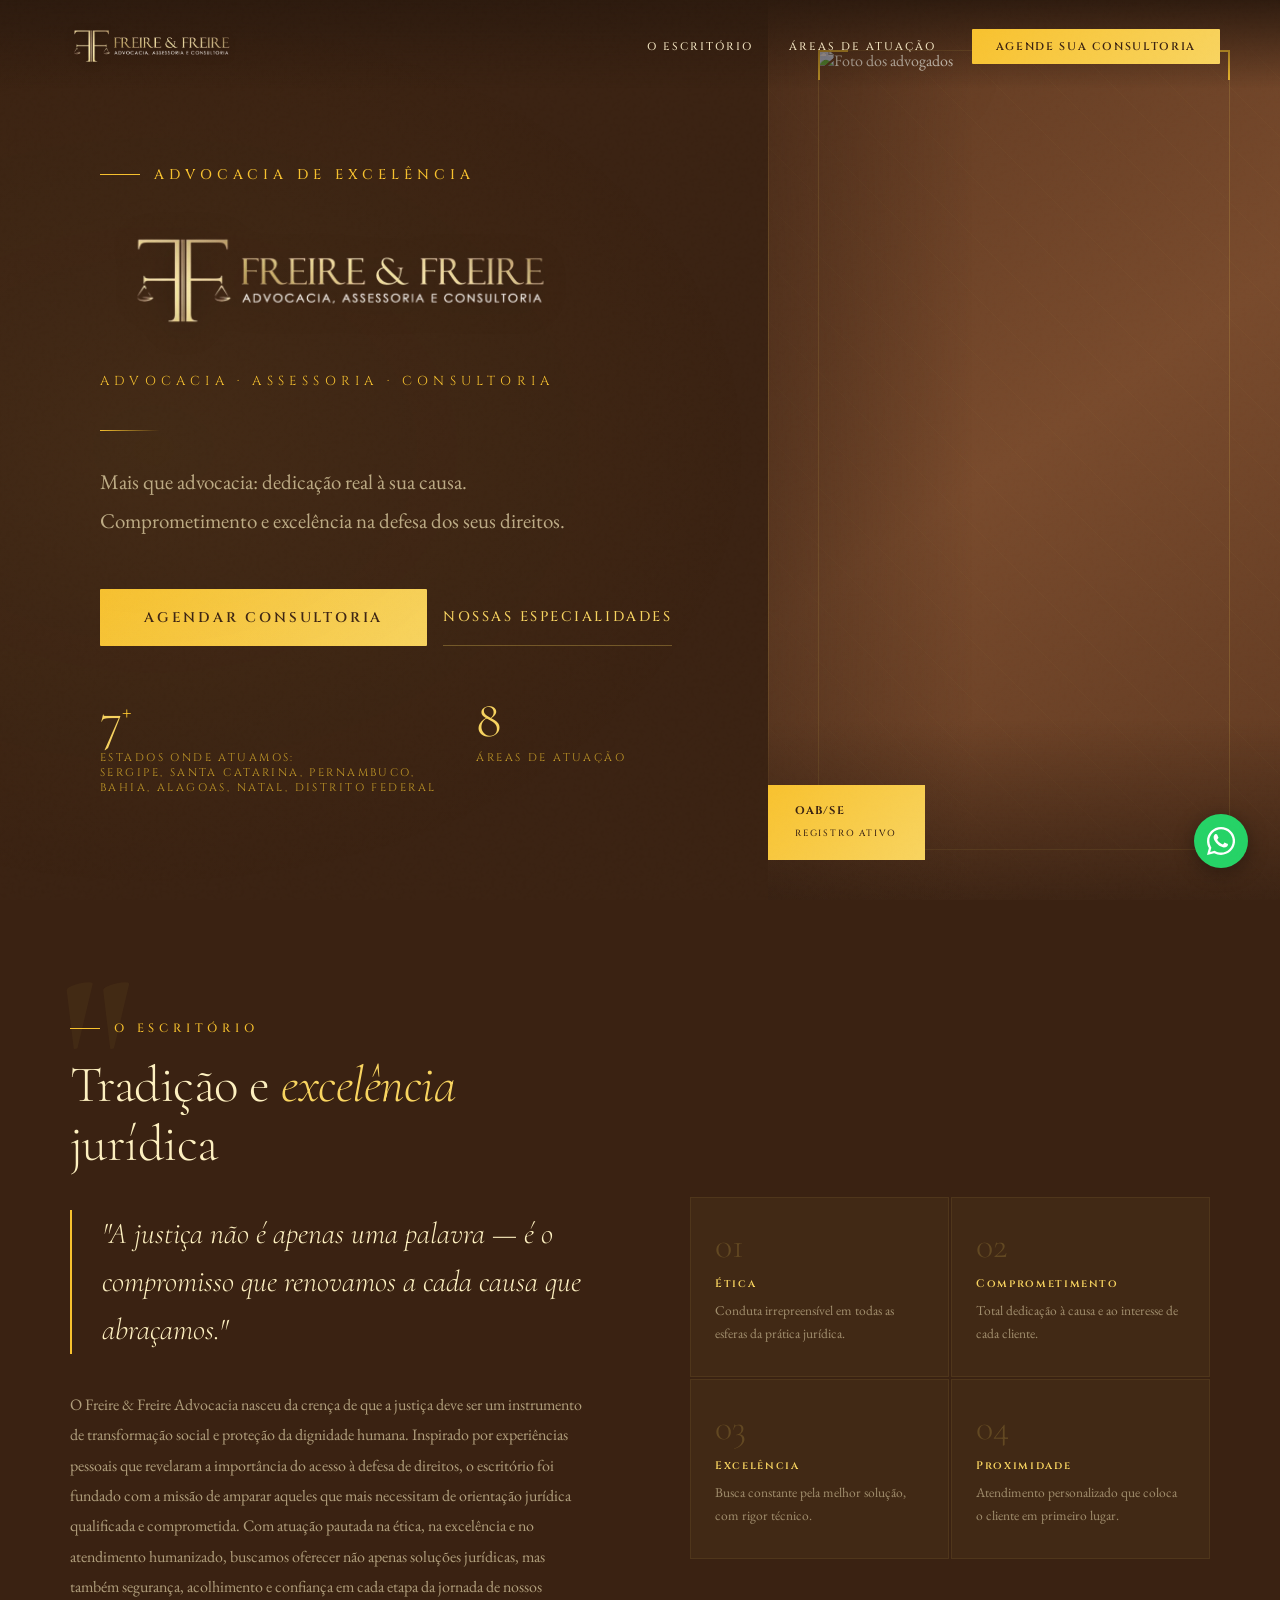
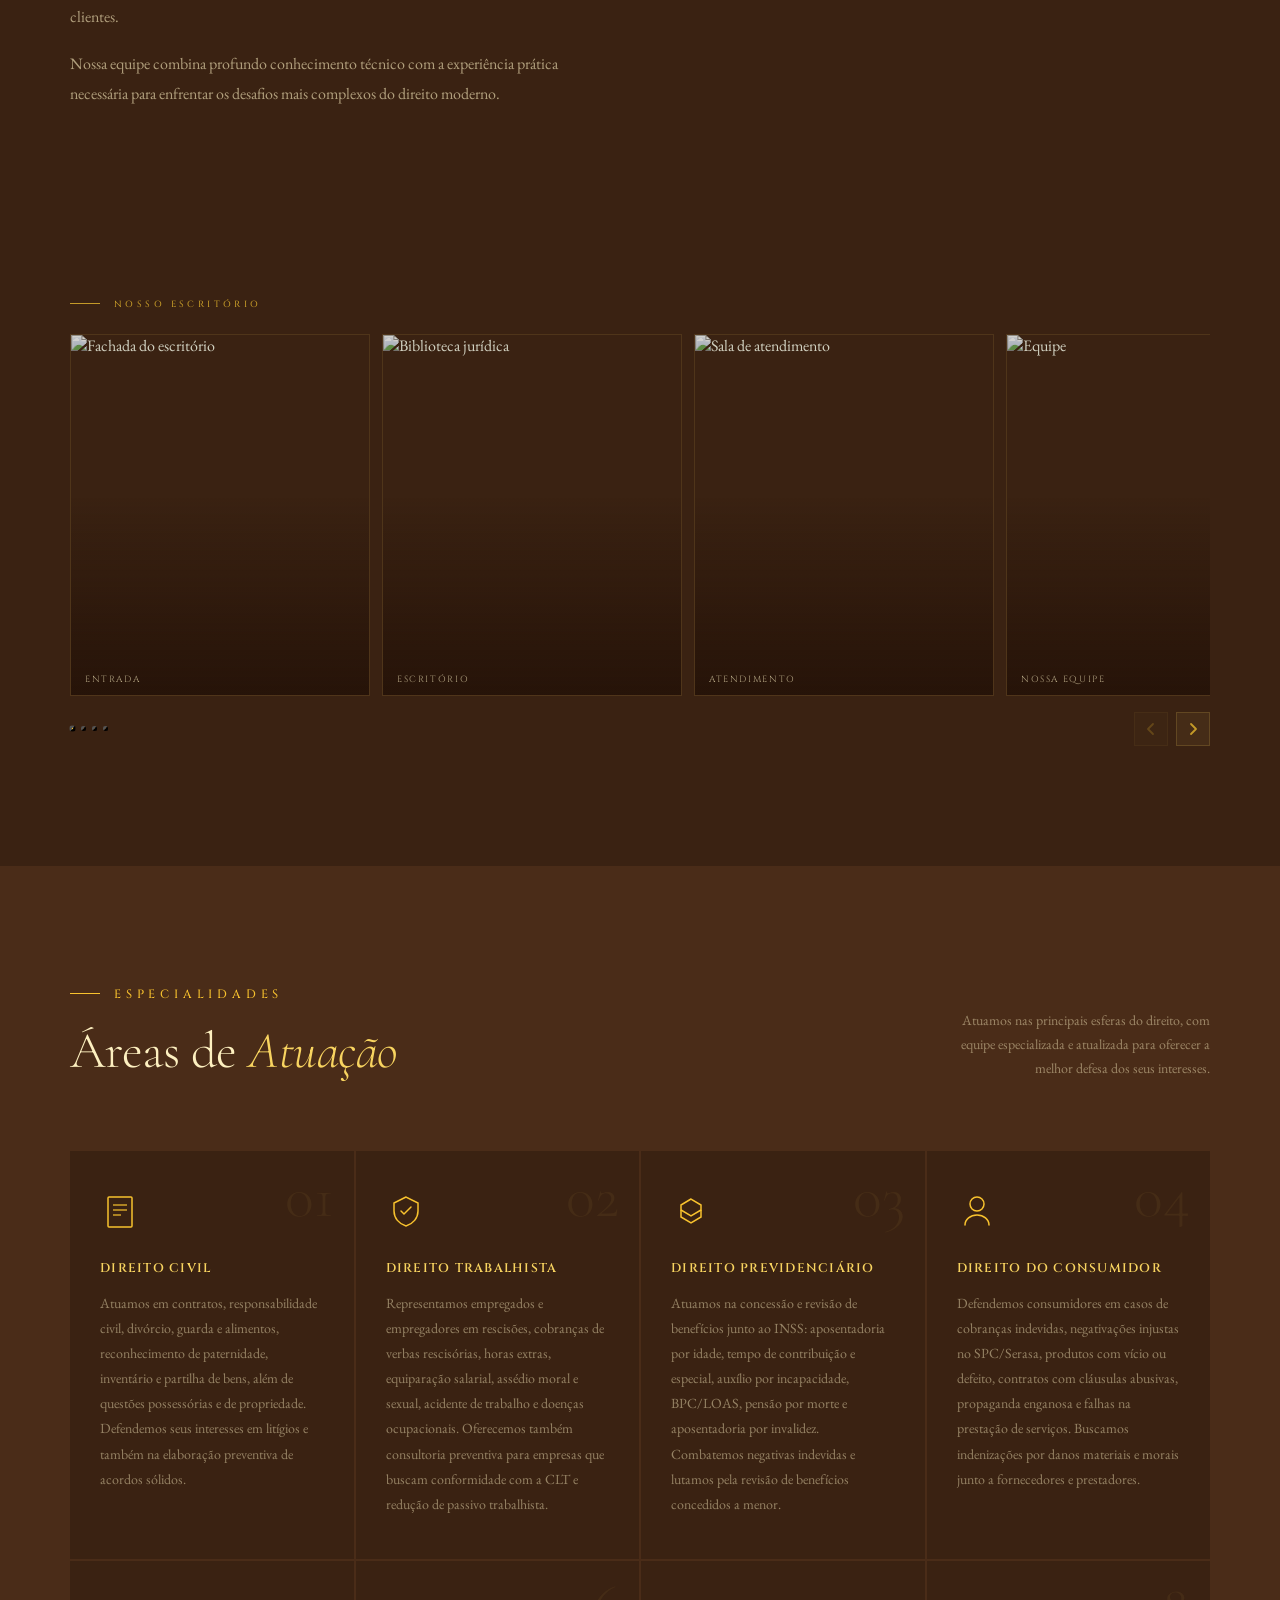
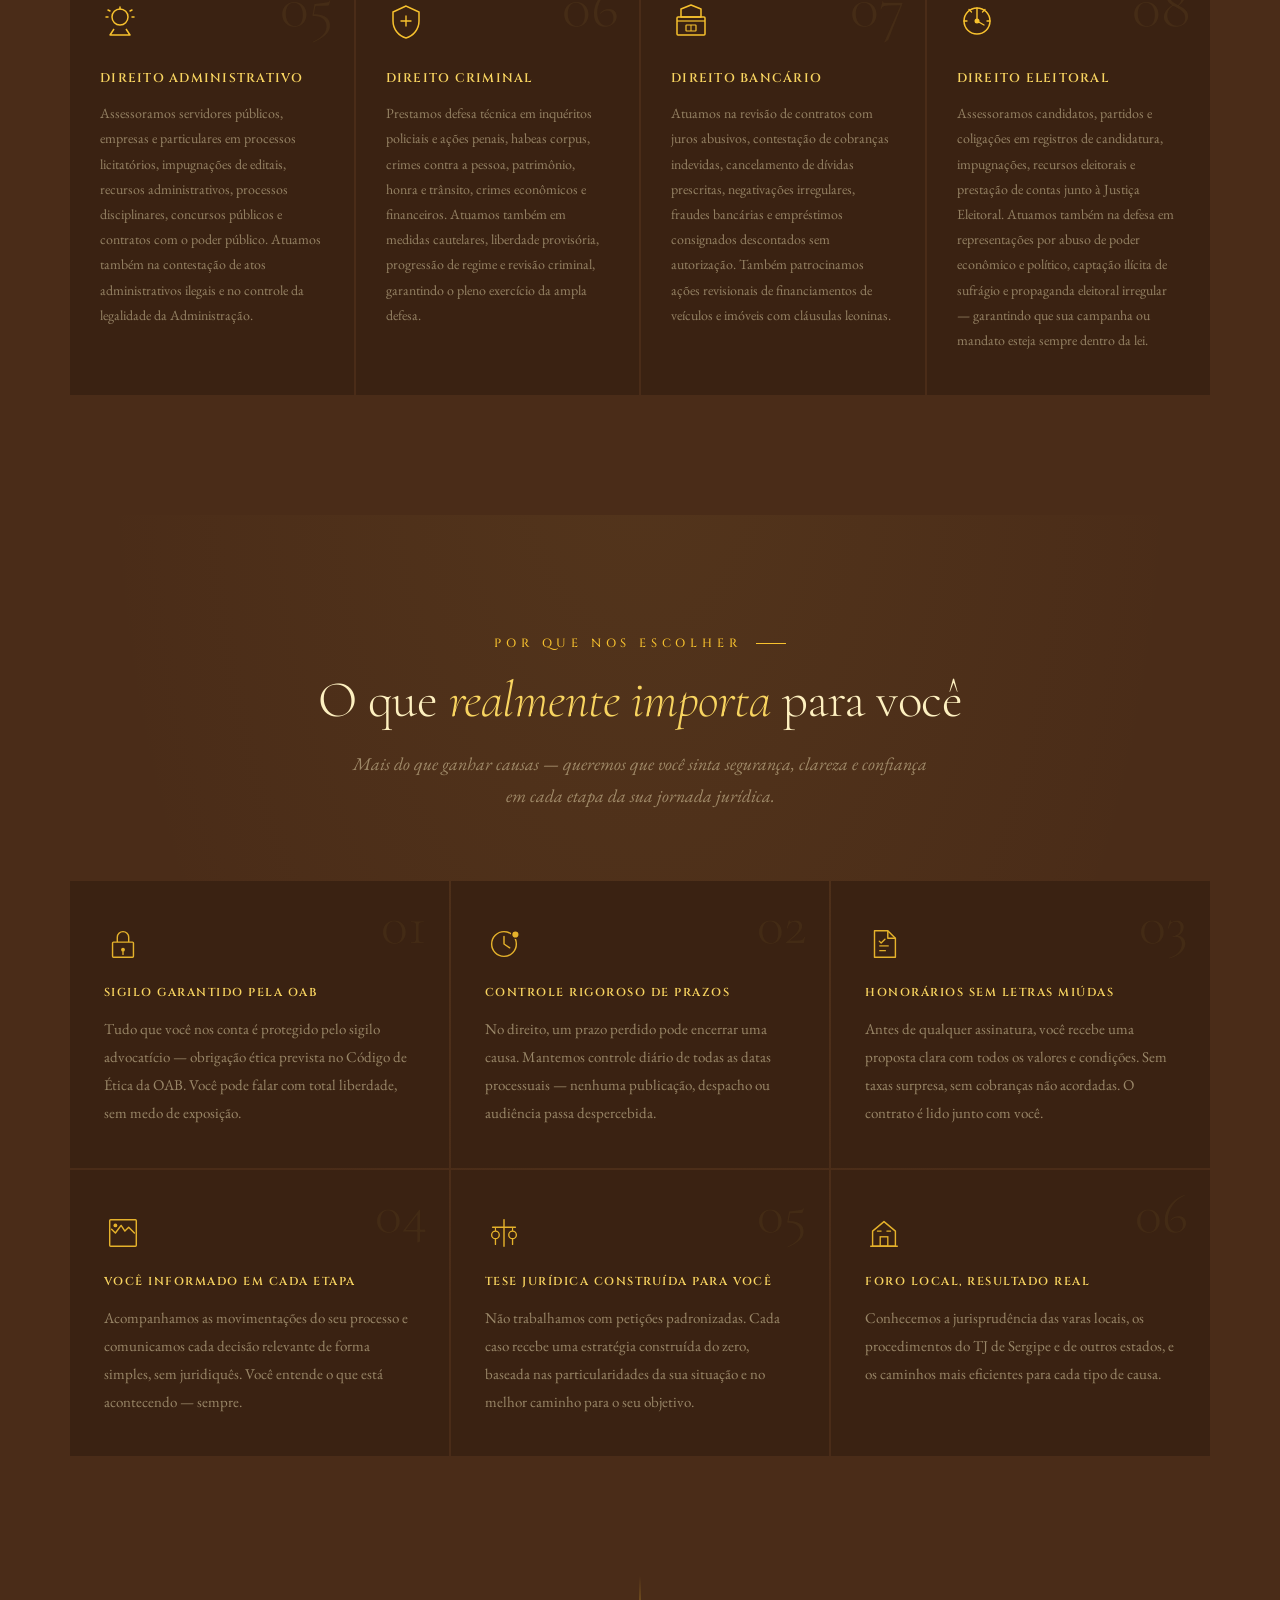
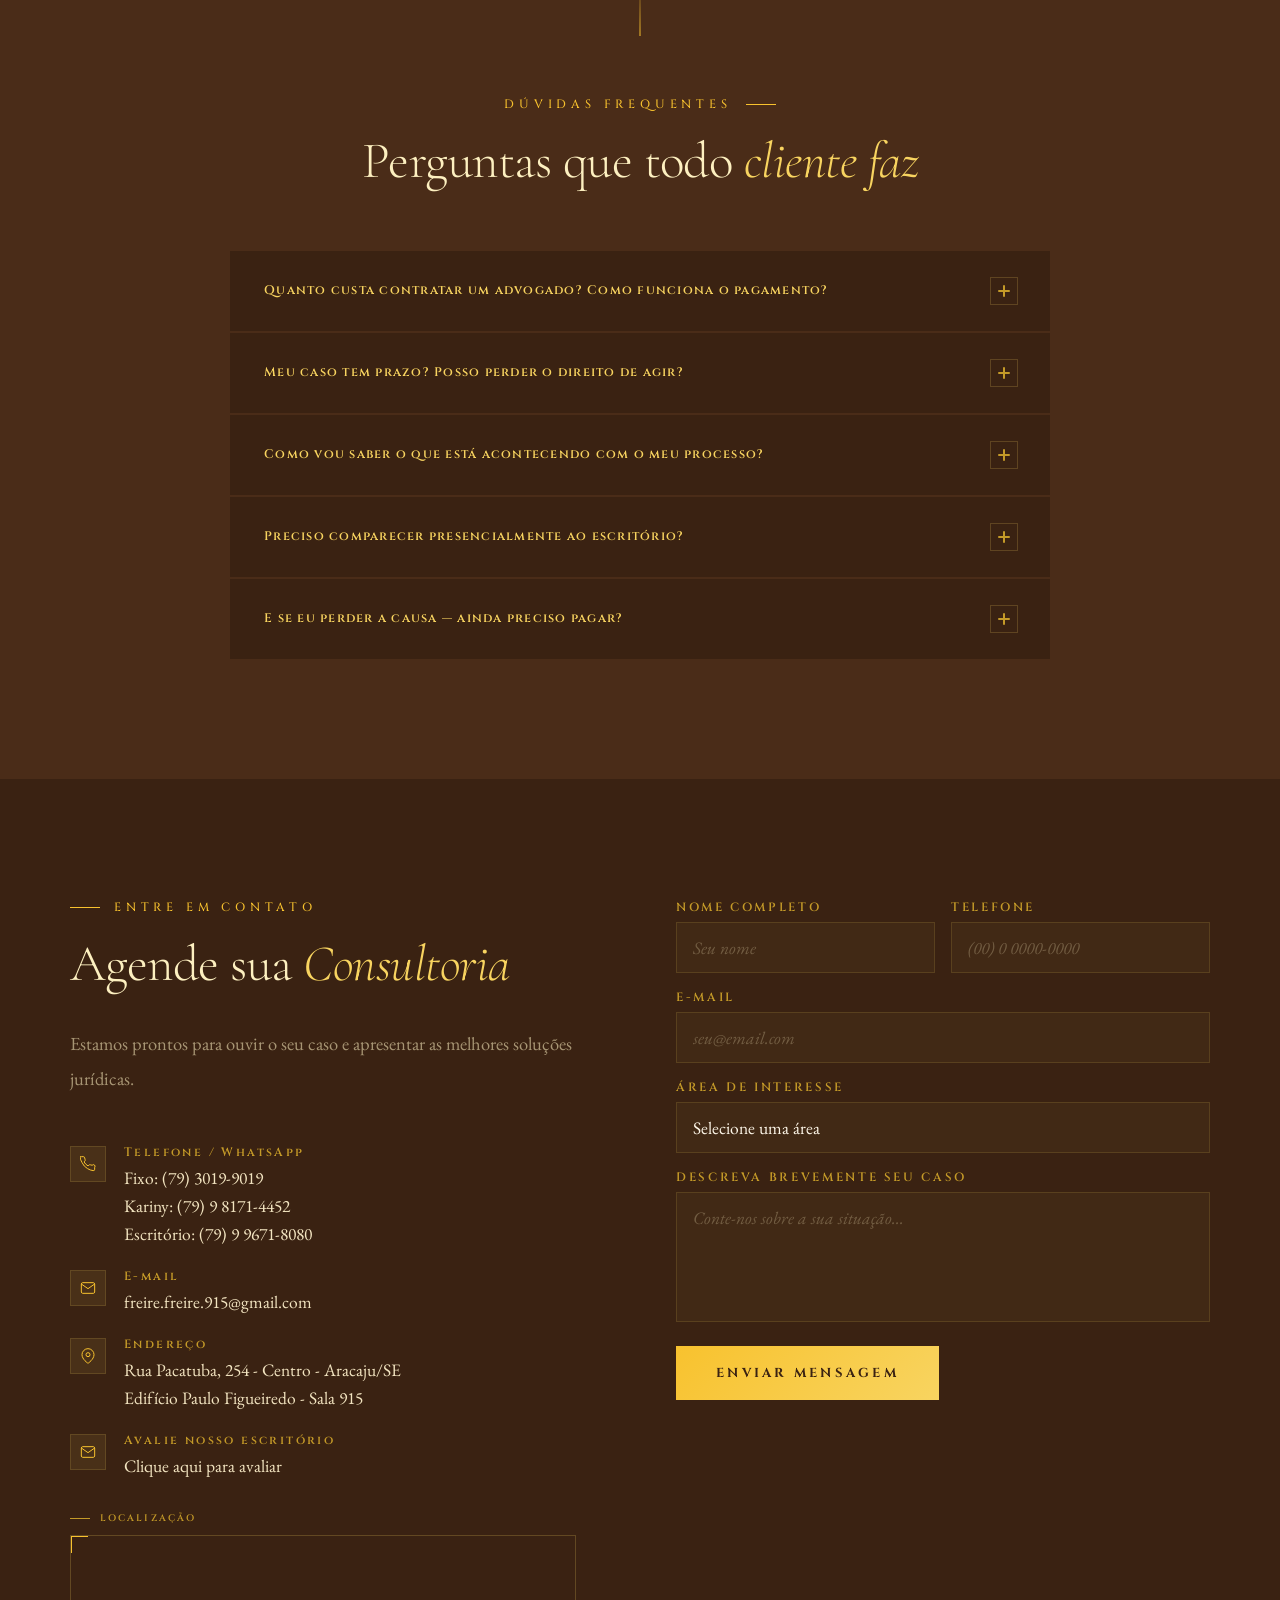
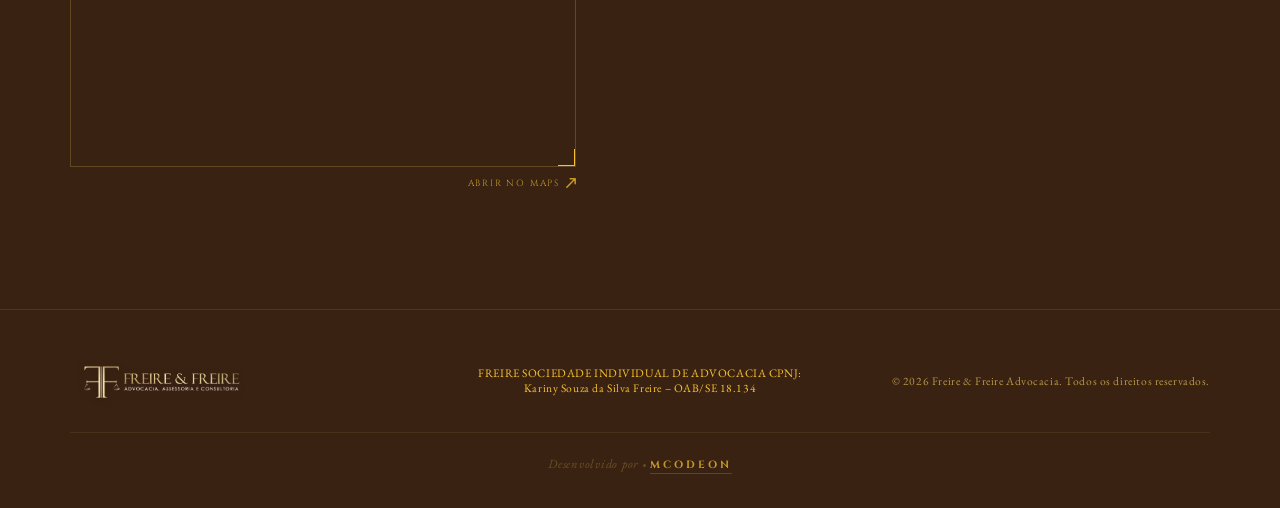
==== commit 537729f8: "somente para republish" ====
--- a/index (11).html
+++ b/index (11).html
@@ -4,6 +4,7 @@
   <meta charset="UTF-8" />
   <meta name="viewport" content="width=device-width, initial-scale=1.0" />
   <title>Freire & Freire — Advocacia, Assessoria e Consultoria</title>
+  <!-- aaaaaaaaaaaaaaaaaaaaaaaaaa -->
   <link rel="icon" type="image/png" href="assets/img/icon.png">
   <link href="https://fonts.googleapis.com/css2?family=Cormorant+Garamond:ital,wght@0,300;0,400;0,500;0,600;0,700;1,300;1,400;1,600&family=Cinzel:wght@400;500;600;700&family=EB+Garamond:ital,wght@0,400;0,500;1,400&display=swap" rel="stylesheet" />
   <style>
